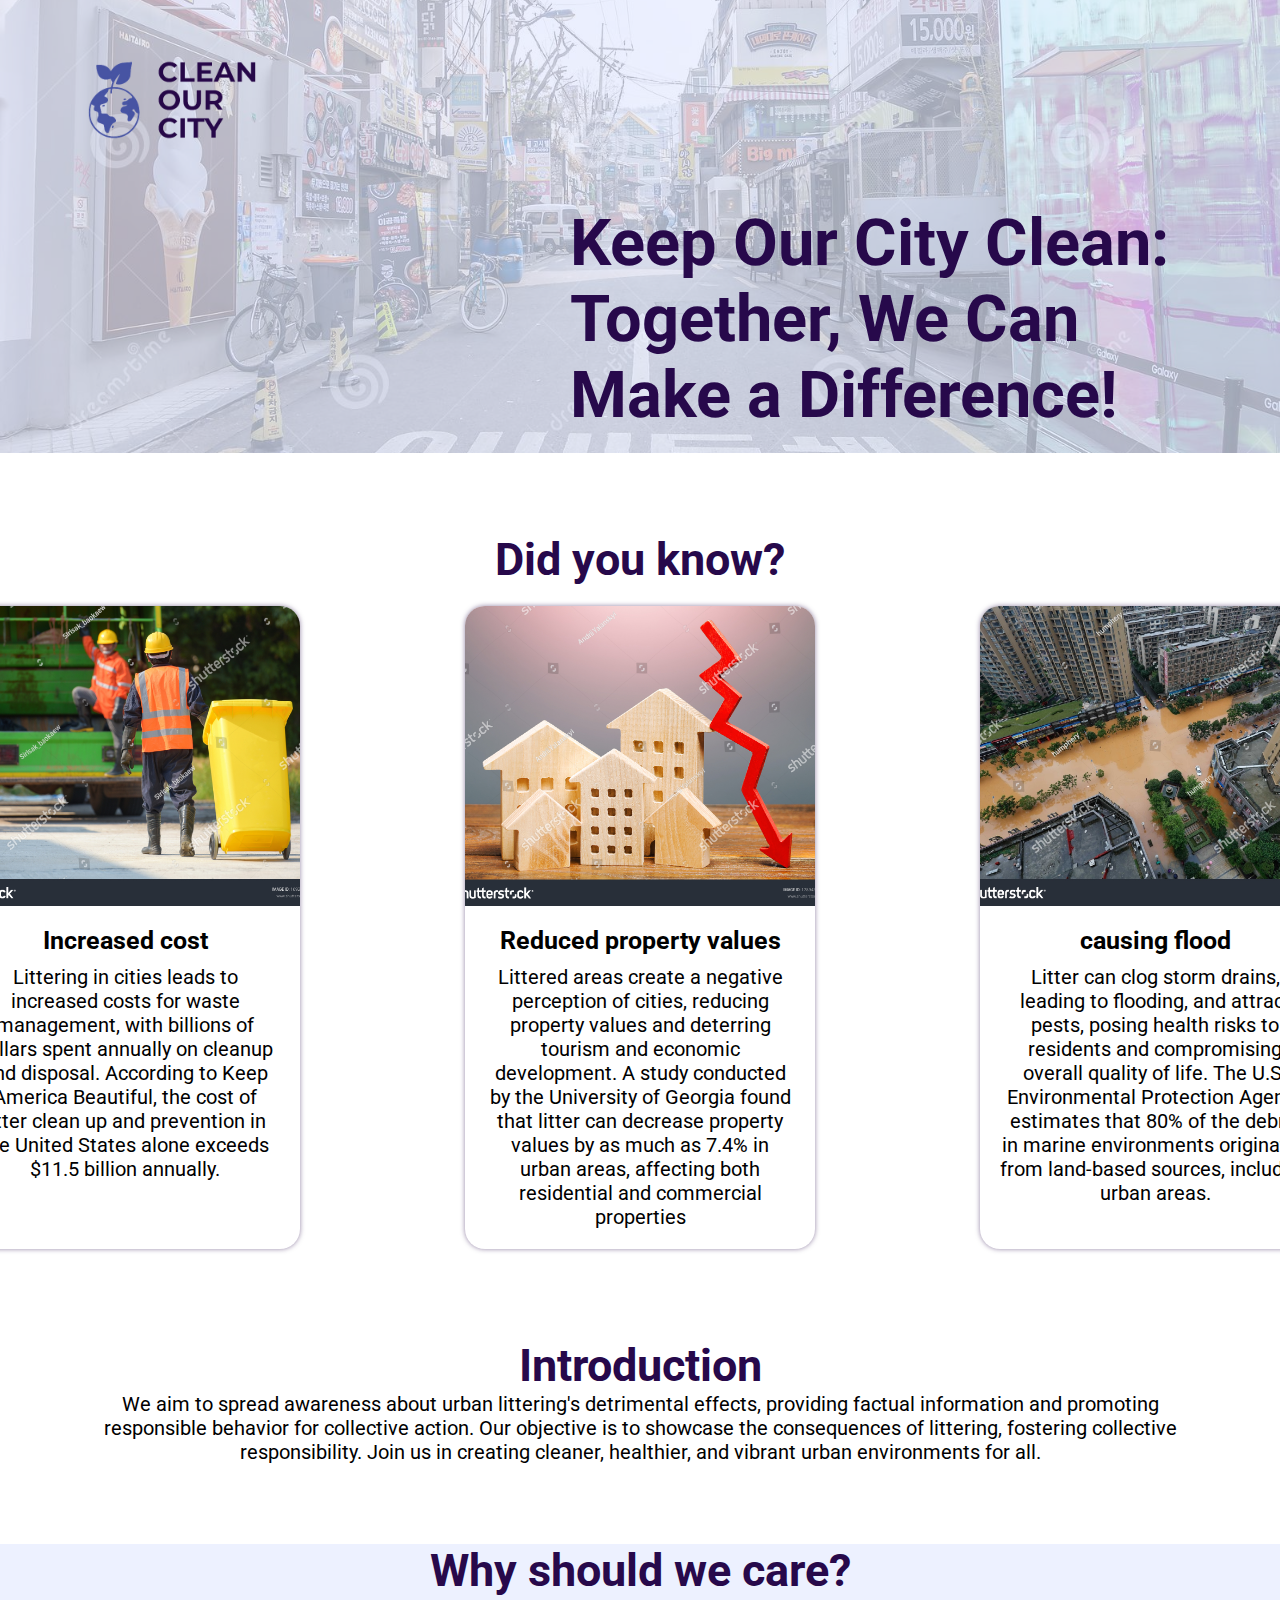
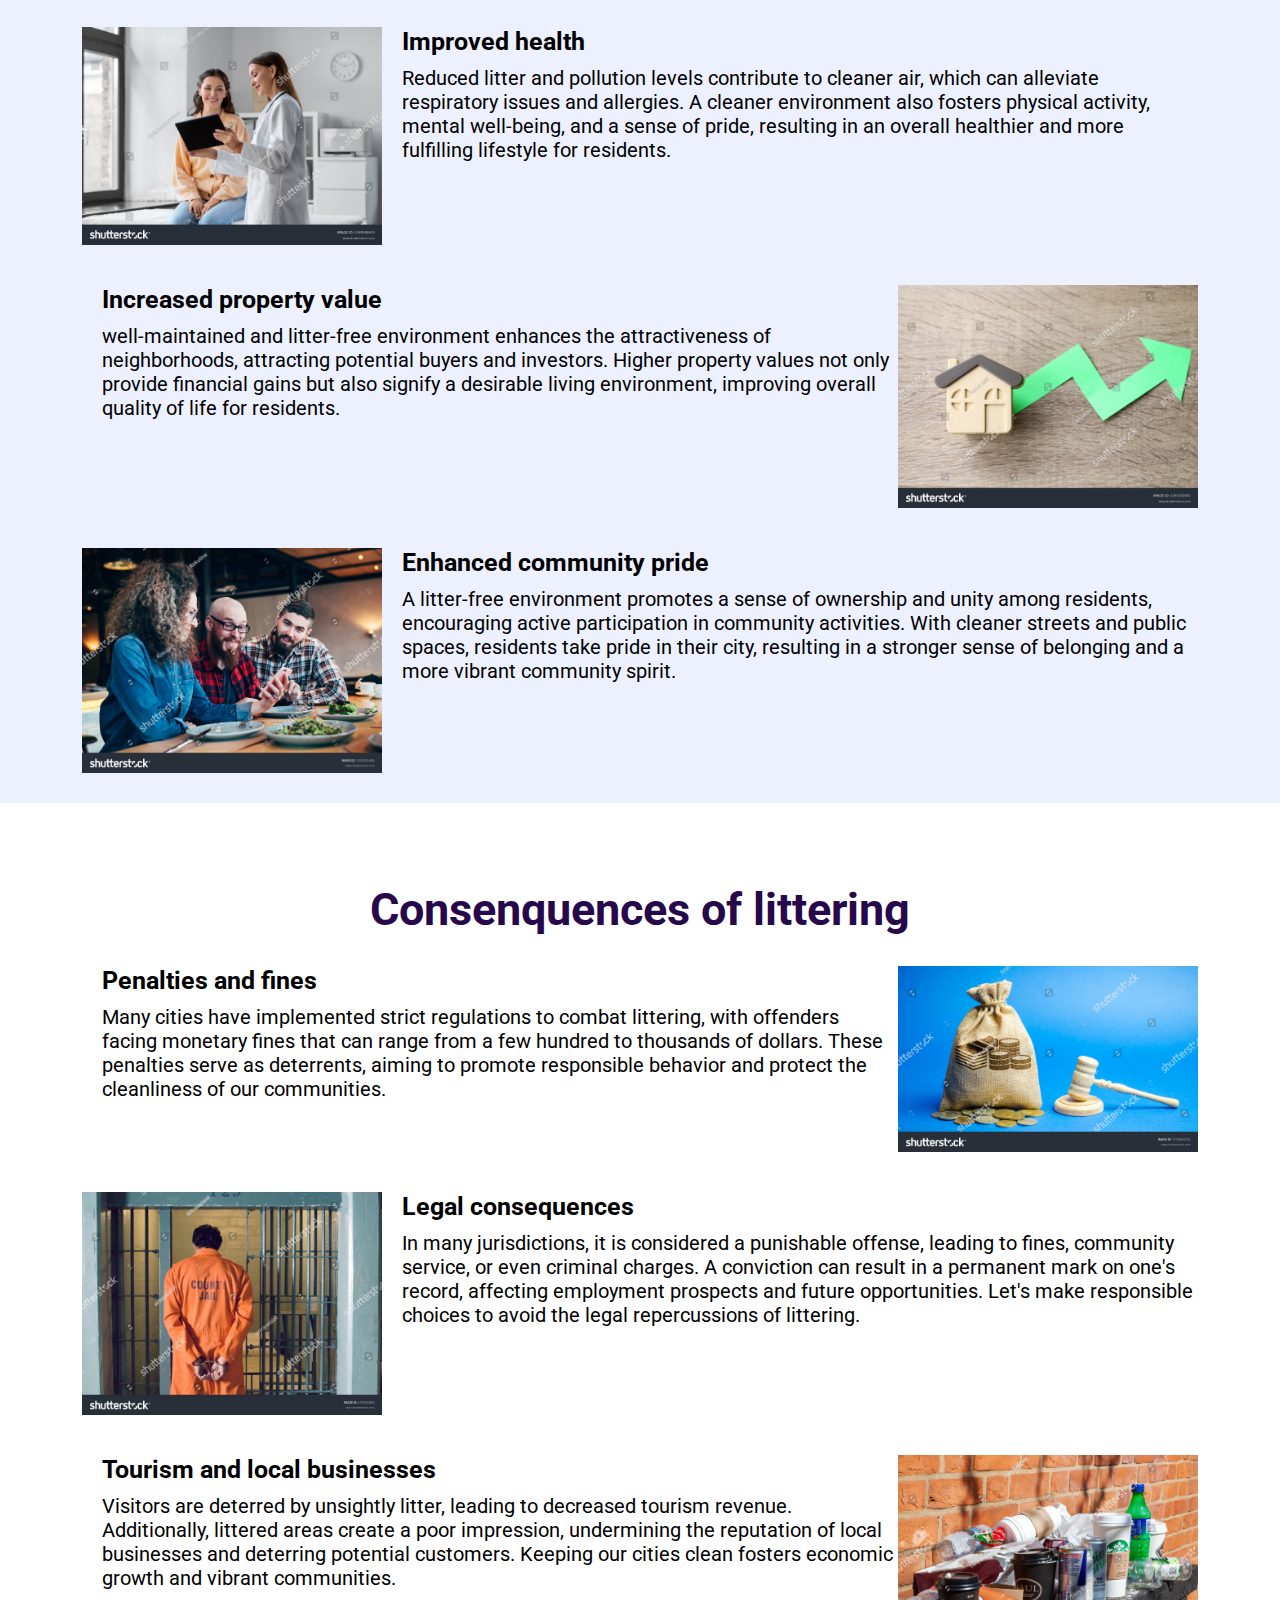
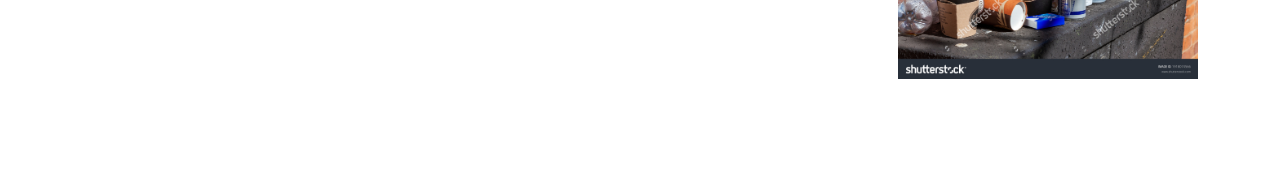
==== cleanourcity.html @ 90e819cd "Add files via upload" ====
<!DOCTYPE html >
<html lang="en">
	<head>
		<title>Clean Our City</title>
		<link rel="stylesheet" href="cleanourcity.css">
		<link rel="icon" href="icon/cleanourcity logo 2.png" type="image">
		<link rel="preconnect" href="https://fonts.googleapis.com">
		<link rel="preconnect" href="https://fonts.gstatic.com" crossorigin>
		<link href="https://fonts.googleapis.com/css2?family=Montserrat:wght@400;700&family=Roboto:wght@100;300;400;500;700&display=swap" rel="stylesheet">
	</head>

	<body>
		<!--Header ---------------------------------------------------------------------------------------------------------------------------------------------------->
		<header>
			<div class="overlay"></div>
			<img class="header-image" src="image/header image.jpg">
			<img class="header-logo" src="icon/cleanourcity logo.png">
			<p class="slogan">Keep Our City Clean: Together, We Can Make a Difference!</p>
		</header>

		<!--Did you know? ---------------------------------------------------------------------------------------------------------------------------------------------------->
		<div class="world" >
			<h1>Did you know?</h1>

			<div class="continent-1">
				<div class="content-1">
					<img class="image-1" src="image/garbage worker.jpg">
					<div class="text-container-1">
						<h2 >Increased cost</h2>
						<p>Littering in cities leads to increased costs for waste management, with billions of dollars spent annually on cleanup and disposal.
							According to Keep America Beautiful, the cost of litter clean up and prevention in the United States alone exceeds $11.5 billion annually.
							</p>
					</div>
				</div>
	
				<div class="content-1">
					<img class="image-1" src="image/property down.jpg">
					<div class="text-container-1">
						<h2 >Reduced property values</h2>
						<p>Littered areas create a negative perception of cities, reducing property values and deterring tourism and economic development.
							A study conducted by the University of Georgia found that litter can decrease property values by as much as 7.4% in urban areas, affecting both residential and commercial properties
							</p>
					</div>
				</div>
	
				<div class="content-1">
					<img class="image-1" src="image/flood.jpg">
					<div class="text-container-1">
						<h2 >causing flood</h2>
						<p>Litter can clog storm drains, leading to flooding, and attract pests, posing health risks to residents and compromising overall quality of life.	The U.S. Environmental Protection Agency estimates that 80% of the debris in marine environments originates from land-based sources, including urban areas.</p>
					</div>
				</div>
			</div>
		</div>

     <!--Introduction ---------------------------------------------------------------------------------------------------------------------------------------------------->
		<div class="world">
			<h1>Introduction</h1>
			<p>
				We aim to spread awareness about urban littering's detrimental effects, providing factual information and promoting responsible behavior for collective action. Our objective is to showcase the consequences of littering, fostering collective responsibility. Join us in creating cleaner, healthier, and vibrant urban environments for all.</p>
		</div>

	<!--Why should we care? ---------------------------------------------------------------------------------------------------------------------------------------------------->
		<div style="background-color: rgba(229, 235, 255, 0.7); width: 100%; ">
			<div class="world">
				<h1>Why should we care?</h1>
				<div class="continent-2">
					<div class="content-2">
						<div class="image-container-2">
							<img class="image-2" src="image/healthy.jpg">
						</div>
						<div class="text-container-2">
							<h2>Improved health</h2>
							<p>Reduced litter and pollution levels contribute to cleaner air, which can alleviate respiratory issues and allergies. A cleaner environment also fosters physical activity, mental well-being, and a sense of pride, resulting in an overall healthier and more fulfilling lifestyle for residents.</p>
						</div>
					</div>
	
					<div class="content-2">
						<div class="text-container-2">
							<h2>Increased property value</h2>
							<p>well-maintained and litter-free environment enhances the attractiveness of neighborhoods, attracting potential buyers and investors. Higher property values not only provide financial gains but also signify a desirable living environment, improving overall quality of life for residents.</p>
						</div>
						<div class="image-container-2">
							<img class="image-2" src="image/property up.jpg">
						</div>
					</div>
	
					<div class="content-2">
						<div class="image-container-2">
							<img class="image-2" src="image/happy comunity.jpg">
						</div>
						<div class="text-container-2">
							<h2>Enhanced community pride</h2>
							<p>A litter-free environment promotes a sense of ownership and unity among residents, encouraging active participation in community activities. With cleaner streets and public spaces, residents take pride in their city, resulting in a stronger sense of belonging and a more vibrant community spirit.</p>
						</div>
					</div>	
				</div>
			</div>
		</div>

		<!-- Consenquences of littering---------------------------------------------------------------------------------------------------------------------------------------------------->
		<div class="world">
			<h1>Consenquences of littering</h1>
			<div class="continent-2">
				

				<div class="content-2">
					<div class="text-container-2">
						<h2>Penalties and fines</h2>
						<p>Many cities have implemented strict regulations to combat littering, with offenders facing monetary fines that can range from a few hundred to thousands of dollars. These penalties serve as deterrents, aiming to promote responsible behavior and protect the cleanliness of our communities.</p>
					</div>
					<div class="image-container-2">
						<img class="image-2" src="image/fines.jpg">
					</div>
				</div>
				
				<div class="content-2">
					<div class="image-container-2">
						<img class="image-2" src="image/jail.jpg">
					</div>
					<div class="text-container-2">
						<h2>Legal consequences</h2>
						<p>In many jurisdictions, it is considered a punishable offense, leading to fines, community service, or even criminal charges. A conviction can result in a permanent mark on one's record, affecting employment prospects and future opportunities. Let's make responsible choices to avoid the legal repercussions of littering.</p>
					</div>
				</div>

				<div class="content-2">
					<div class="text-container-2">
						<h2>Tourism and local businesses</h2>
						<p>Visitors are deterred by unsightly litter, leading to decreased tourism revenue. Additionally, littered areas create a poor impression, undermining the reputation of local businesses and deterring potential customers. Keeping our cities clean fosters economic growth and vibrant communities.</p>
					</div>
					<div class="image-container-2">
						<img class="image-2" src="image/litter.jpg">
					</div>
				</div>	
			</div>
		</div>
		
		
	</body>
</html>
---- cleanourcity.css ----
*
{
    padding: 0;
    margin: 0;
}

body{
    padding-top: 453px;
}

h1
{
    font-family: roboto;
    font-weight: 700;
    color: rgb(39, 9, 75);
    font-size: 45px;
}

h2
{
    font-family: roboto;
    font-weight: 700;
    font-size: 25px;
    color: black;
    margin-bottom: 10px;
}

p
{
    font-family: roboto;
    font-weight: 400;
    color: black;
    font-size: 20px;
}

/* Header--------------------------------------------------------------------------------------------- */

header
{
    position: absolute;
    left: 0;
    right: 0;
    top: 0;
    height: 453px;
    overflow: hidden;
    min-width: 900px;
}

.slogan
{
    font-size: 65px;
    font-weight: 700;
    color: rgb(39, 9, 75);
    width: 638px;
    position: absolute;
    right: 72px;
    bottom: 20px;
}

.header-logo
{
    width: 200px;
    position: absolute;
    left: 72px;
    top: 0;   
}

.header-image
{
    width: 100%;
    height: 100%;
    object-fit: cover;
}

.overlay
{
    position: absolute;
    width: 100%;
    height: 100%;
    object-fit: cover;
    background-color: rgba(229, 235, 255, 0.7);
}

@media(max-width:1100px)
{
    body
    {
        padding-top: 600px;
    }
    
    .slogan
    {
        font-size: 80px;
        width: 800px;
        padding: 0;
        margin: 0;
        right: 0;
    }

    header 
    {
        height: 600px;
        padding: 0;
    }

    .header-logo{
        left:20px;
    }

    h1{
        font-size: 65px;
    }

    h2{
        font-size: 60px;
    }

    p{
        font-size: 50px;
    }
}

/* did you know?--------------------------------------------------------------------------------------------- */
.world
{
    margin-top: 80px;
    margin-bottom: 80px;
    display: flex;
    flex-direction: column;
    align-items: center;
    margin-left: 72px;
    margin-right: 72px;
    text-align: center;

}

.continent-1
{
    display: flex;
    width: 1400px;
    justify-content: space-between;
}

.content-1
{
    margin: 10px 10px;
    margin-top: 20px;
    display: flex;
    flex-direction: column;
    width: 350px;
    height: auto;
    overflow: hidden;
    border-radius: 20px;
    box-shadow: 0 0 5px rgba(39, 9, 75, 0.5);
}

.image-1{
    width: 100%;
    height: 300px;
    object-fit: cover;
}

.text-container-1
{
    padding: 20px;
    text-align: center;
}

@media(max-width:1100px)
{
    .text-container-1
    {
        padding: 10px;
    }

    .content-1
    {
        width: 80%;
        height: auto;
    }

    .continent-1
    {
        flex-direction: column;
        align-items: center;
        width:auto;
    }

    .image-1
    {
        height: 600px;
    }
}

/* Why shoul;d we care?--------------------------------------------------------------------------------------------- */

.content-2
{
    display: flex;
    flex-direction: row;
    height: auto;
    overflow: hidden;
    margin-top: 20px;
    margin-bottom: 20px;
    padding: 10px;
}

.image-container-2
{
    height: auto;
}

.image-2
{
    height: 100%;
    max-width: 300px;
    object-fit:cover;
}

.text-container-2
{
    width: auto;
    flex-direction: column;
    text-align: start;
    margin-left: 20px;
}

@media(max-width:1100px)
{


    .text-container-2
    {
        min-width: 550px;
    }

    .image-container-2
    {
        height: auto;
    }
}
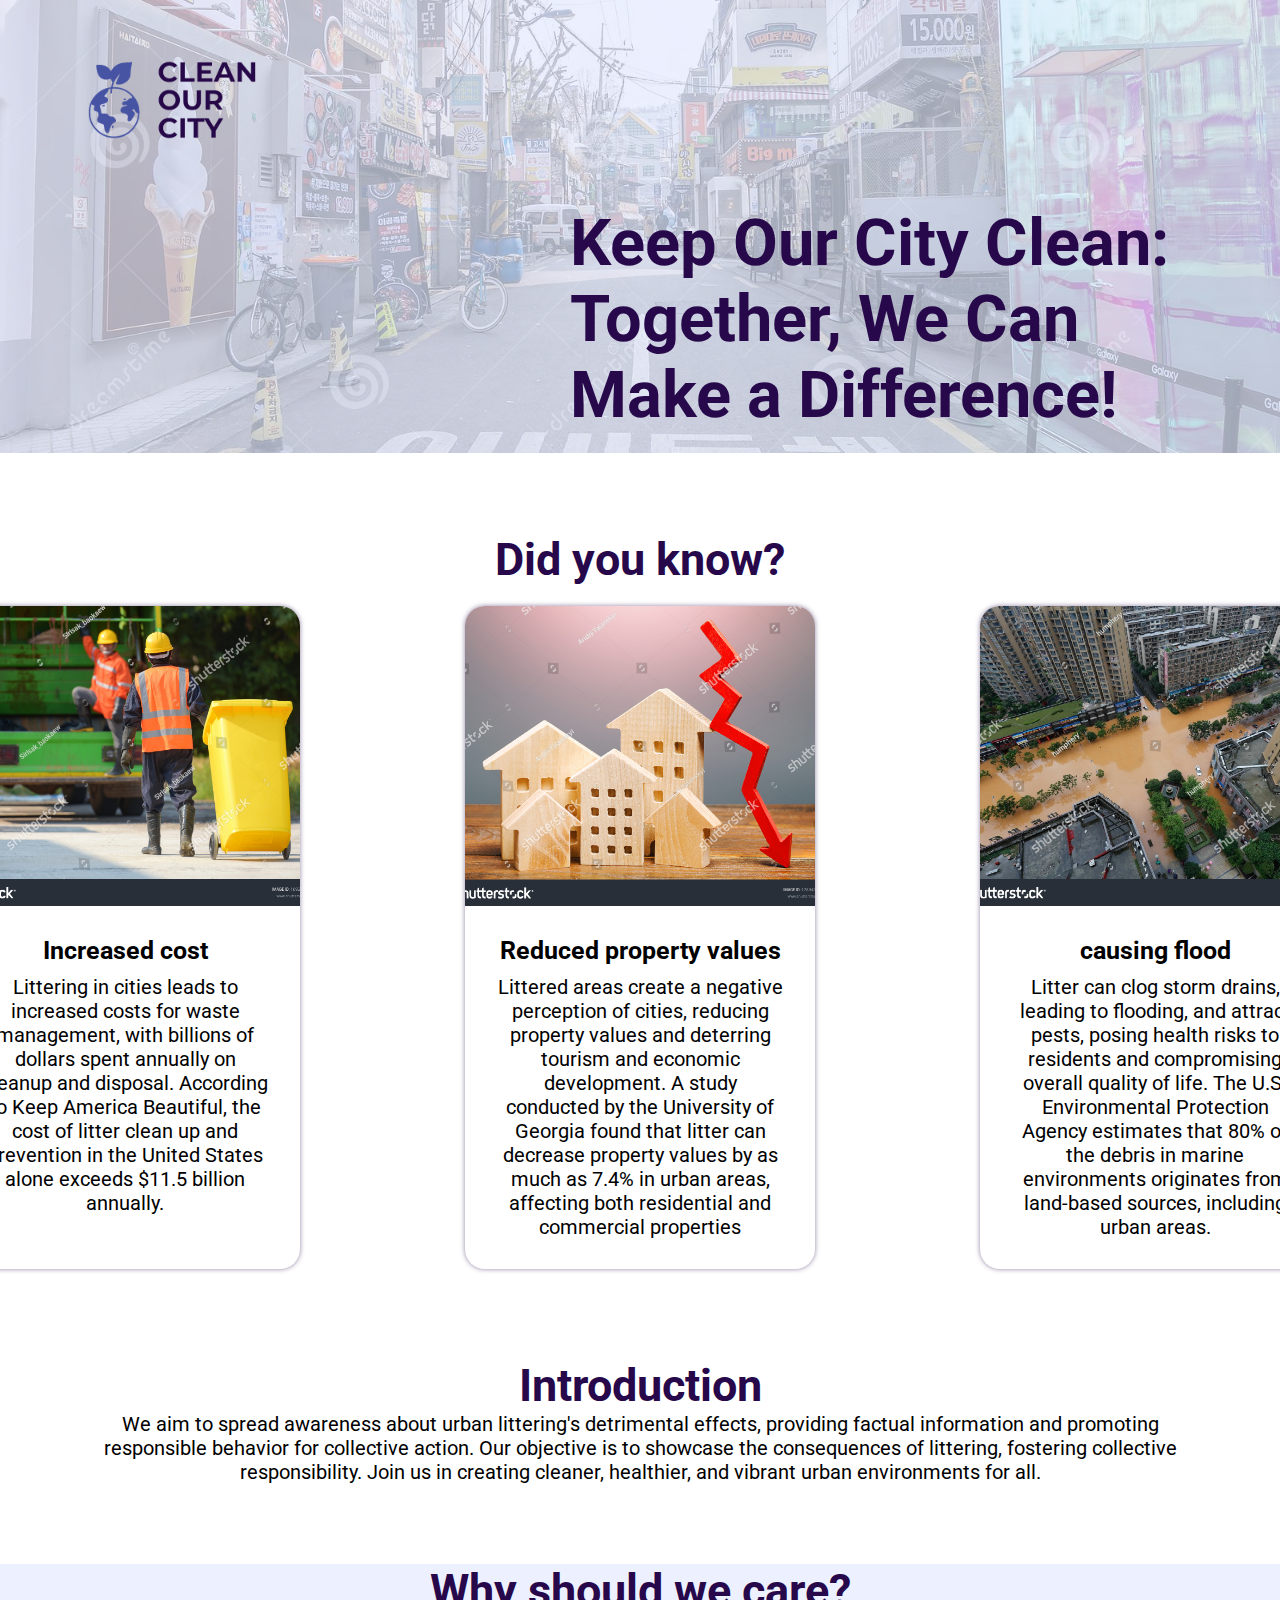
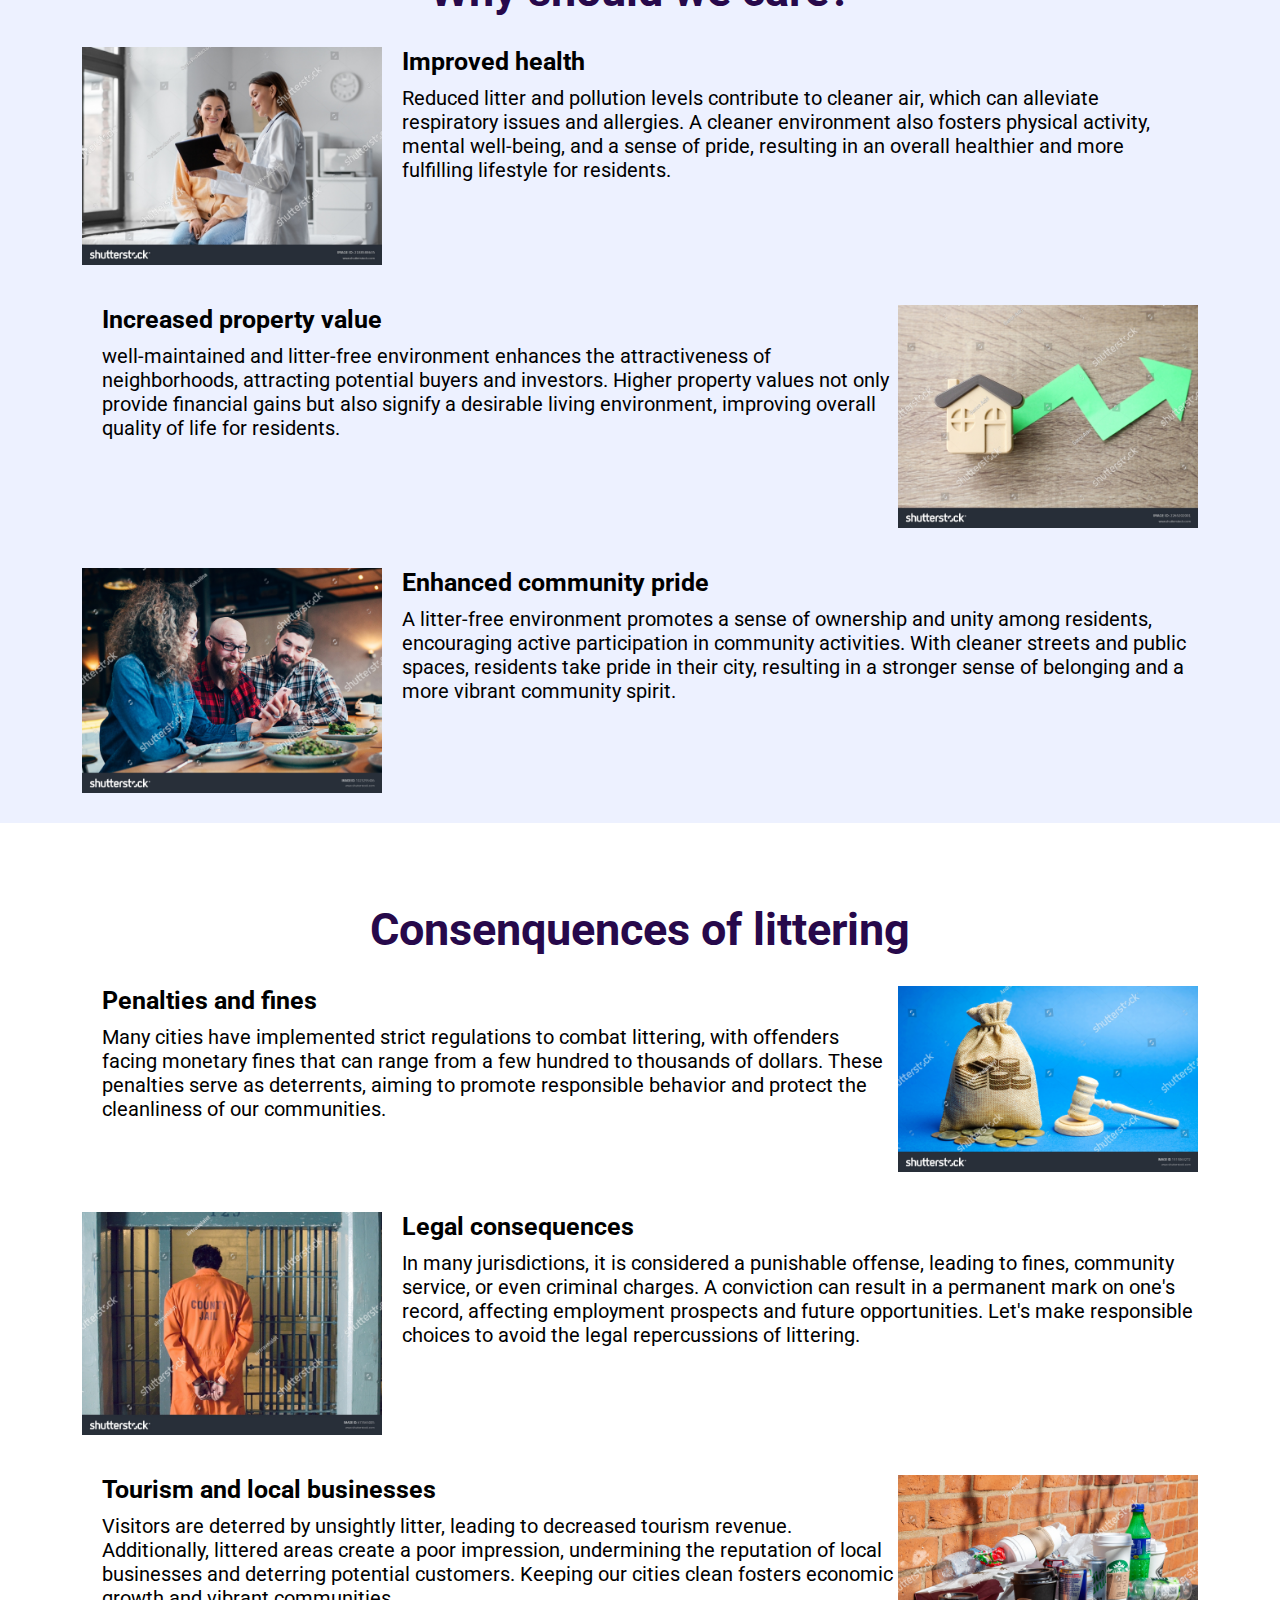
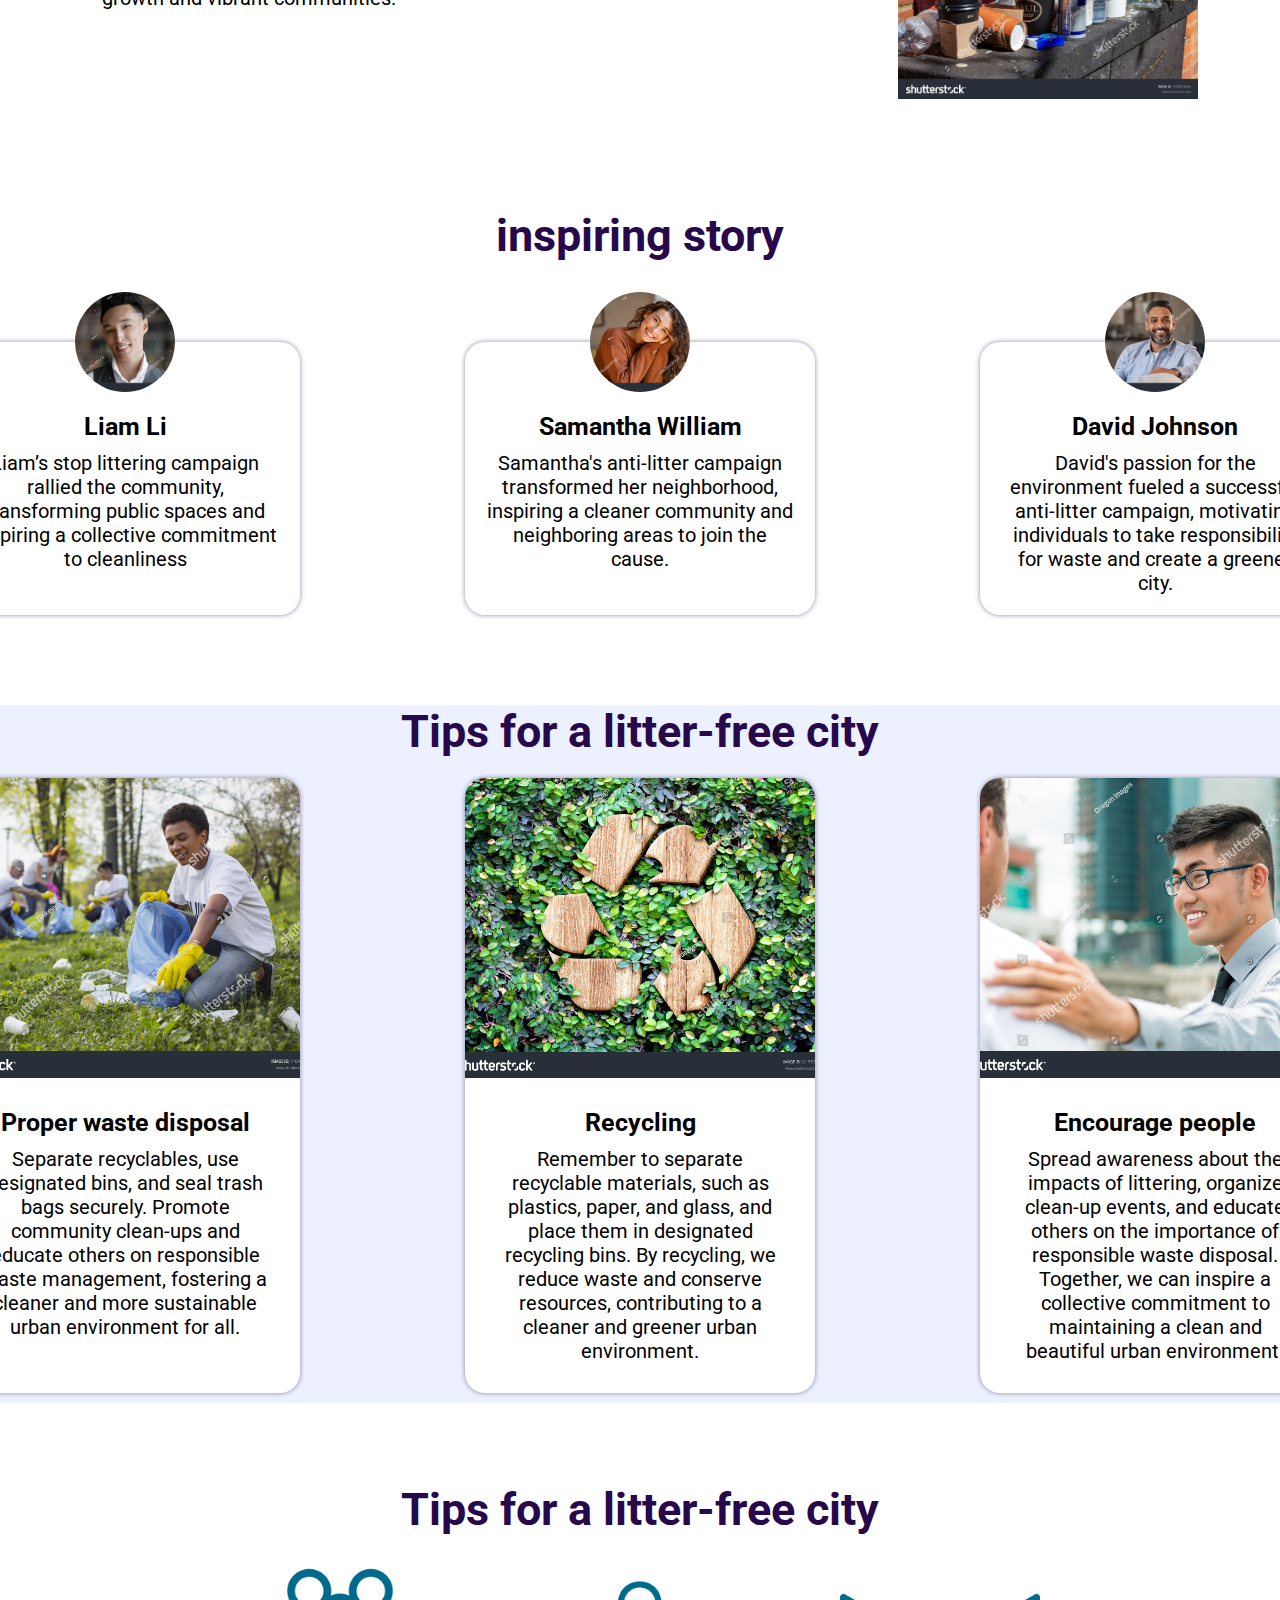
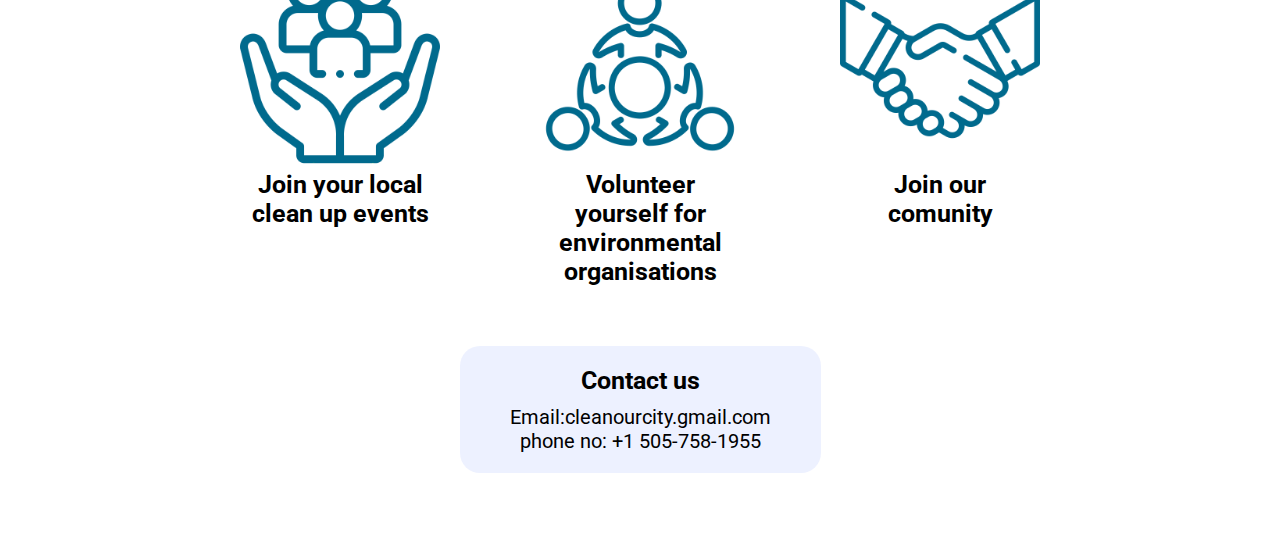
==== commit 4044d448: "Add files via upload" ====
--- a/cleanourcity.html
+++ b/cleanourcity.html
@@ -18,6 +18,7 @@
 			<p class="slogan">Keep Our City Clean: Together, We Can Make a Difference!</p>
 		</header>
 
+		<main>
 		<!--Did you know? ---------------------------------------------------------------------------------------------------------------------------------------------------->
 		<div class="world" >
 			<h1>Did you know?</h1>
@@ -53,14 +54,14 @@
 			</div>
 		</div>
 
-     <!--Introduction ---------------------------------------------------------------------------------------------------------------------------------------------------->
+     	<!--Introduction ---------------------------------------------------------------------------------------------------------------------------------------------------->
 		<div class="world">
 			<h1>Introduction</h1>
 			<p>
 				We aim to spread awareness about urban littering's detrimental effects, providing factual information and promoting responsible behavior for collective action. Our objective is to showcase the consequences of littering, fostering collective responsibility. Join us in creating cleaner, healthier, and vibrant urban environments for all.</p>
 		</div>
 
-	<!--Why should we care? ---------------------------------------------------------------------------------------------------------------------------------------------------->
+		<!--Why should we care? ---------------------------------------------------------------------------------------------------------------------------------------------------->
 		<div style="background-color: rgba(229, 235, 255, 0.7); width: 100%; ">
 			<div class="world">
 				<h1>Why should we care?</h1>
@@ -136,6 +137,107 @@
 			</div>
 		</div>
 		
+		<!-- Inspiring story---------------------------------------------------------------------------------------------------------------------------------------------------->
+		<div class="world">
+			<h1>inspiring story</h1>
+			<div class="continent-1">
+				<div class="content-3">
+					<div class="image-container-3">
+						<img class="image-3" src="image/liam.jpg">
+					</div>
+					<div class="text-container-3">
+						<h2>Liam Li</h2>
+						<p>Liam’s stop littering campaign rallied the community, transforming public spaces and inspiring a collective commitment to cleanliness</p>
+					</div>
+				</div>
+
+				<div class="content-3">
+					<div class="image-container-3">
+						<img class="image-3" src="image/samantha.jpg">
+					</div>
+					<div class="text-container-3">
+						<h2>Samantha William</h2>
+						<p>Samantha's anti-litter campaign transformed her neighborhood, inspiring a cleaner community and neighboring areas to join the cause.</p>
+					</div>
+				</div>
+
+				<div class="content-3">
+					<div class="image-container-3">
+						<img class="image-3" src="image/david.jpg">
+					</div>
+					<div class="text-container-3">
+						<h2>David Johnson</h2>
+						<p>David's passion for the environment fueled a successful anti-litter campaign, motivating individuals to take responsibility for waste and create a greener city.</p>
+					</div>
+				</div>
+			</div>
+		</div>
+		<!-- Tips for a litter-free city---------------------------------------------------------------------------------------------------------------------------------------------------->
+		<div style="background-color: rgba(229, 235, 255, 0.7); width: 100%; ">
+			<div class="world" >
+				<h1>Tips for a litter-free city</h1>
+	
+				<div class="continent-1">
+					<div class="content-1">
+						<img class="image-1" src="image/clean ups.jpg">
+						<div class="text-container-1">
+							<h2 >Proper waste disposal</h2>
+							<p>Separate recyclables, use designated bins, and seal trash bags securely. Promote community clean-ups and educate others on responsible waste management, fostering a cleaner and more sustainable urban environment for all.
+								</p>
+						</div>
+					</div>
 		
+					<div class="content-1">
+						<img class="image-1" src="image/recycle.jpg">
+						<div class="text-container-1">
+							<h2 >Recycling</h2>
+							<p>Remember to separate recyclable materials, such as plastics, paper, and glass, and place them in designated recycling bins. By recycling, we reduce waste and conserve resources, contributing to a cleaner and greener urban environment.</p>
+						</div>
+					</div>
+		
+					<div class="content-1">
+						<img class="image-1" src="image/encourage.jpg">
+						<div class="text-container-1">
+							<h2 >Encourage people</h2>
+							<p>Spread awareness about the impacts of littering, organize clean-up events, and educate others on the importance of responsible waste disposal. Together, we can inspire a collective commitment to maintaining a clean and beautiful urban environment.</p>
+						</div>
+					</div>
+				</div>
+			</div>
+		</div>
+	
+		<!-- Tips for a litter-free city---------------------------------------------------------------------------------------------------------------------------------------------------->
+		<div class="world">
+			<h1>Tips for a litter-free city</h1>
+			<div class="continent-4">
+				<div class="content-4">
+					<img class="image-4" src="icon/local community.png">
+					<div class="text-container-4">
+						<h2>Join your local clean up events</h2>
+					</div>
+				</div>
+	
+				<div class="content-4">
+					<img class="image-4" src="icon/organisation.png">
+					<div class="text-container-4">
+						<h2>Volunteer yourself for environmental organisations</h2>
+					</div>
+				</div>
+	
+				<div class="content-4">
+					<img class="image-4" src="icon/join us.png">
+					<div class="text-container-4">
+						<h2>Join our comunity</h2>
+					</div>
+				</div>
+			</div>
+			<div class="content-5">
+				<h2>Contact us</h2>
+				<p>Email:cleanourcity.gmail.com</p>
+				<p>phone no: +1 505-758-1955</p>
+			</div>	
+		</div>
+		</main>
+			
 	</body>
 </html>
--- a/cleanourcity.css
+++ b/cleanourcity.css
@@ -138,8 +138,9 @@
 .continent-1
 {
     display: flex;
+    justify-content: space-between;
     width: 1400px;
-    justify-content: space-between;
+    flex-shrink: 1;
 }
 
 .content-1
@@ -148,11 +149,13 @@
     margin-top: 20px;
     display: flex;
     flex-direction: column;
+    align-items: center;
     width: 350px;
     height: auto;
     overflow: hidden;
     border-radius: 20px;
     box-shadow: 0 0 5px rgba(39, 9, 75, 0.5);
+    background-color: white;
 }
 
 .image-1{
@@ -163,7 +166,7 @@
 
 .text-container-1
 {
-    padding: 20px;
+    padding:30px;
     text-align: center;
 }
 
@@ -171,7 +174,7 @@
 {
     .text-container-1
     {
-        padding: 10px;
+        padding: 30px;
     }
 
     .content-1
@@ -239,4 +242,118 @@
     {
         height: auto;
     }
+}
+
+/* Inspiring story?--------------------------------------------------------------------------------------------- */
+.image-3
+{
+    width: 100%;
+    height: 100%;
+    object-fit: cover;
+}
+
+.image-container-3
+{
+    width: 100px;
+    height: 100px;
+    border-radius: 50%;
+    overflow: hidden;
+    position: absolute;
+    top: -50px;
+}
+
+.content-3
+{
+    margin: 10px 10px;
+    margin-top: 80px;
+    display: flex;
+    flex-direction: column;
+    align-items: center;
+    width: 350px;
+    height: auto;
+    overflow: hidden;
+    border-radius: 20px;
+    box-shadow: 0 0 5px rgba(39, 9, 75, 0.5);
+    position: relative;
+    overflow: visible;
+}
+
+.text-container-3
+{
+    padding: 20px;
+    text-align: center;
+    margin-top: 50px;
+}
+
+@media(max-width:1100px)
+{
+    .text-container-3
+    {
+        padding: 30px;
+        margin-top: 100px;
+    }
+
+    .content-3
+    {
+        width: 80%;
+        height: auto;
+        margin-top: 140px;
+    }
+
+    .image-container-3
+    {
+        width: 200px;
+        height: 200px;
+        top: -100px;
+    }
+}
+
+/* Tips for litter-free city--------------------------------------------------------------------------------------------- */
+
+.content-4
+{
+    width: 200px;
+    height: auto;   
+}
+
+.image-4
+{
+    width: 100%;
+}
+
+.continent-4
+{
+    display: flex;
+    justify-content: space-between;
+    width: 800px;
+    flex-shrink: 1;
+    margin-top: 30px;
+    margin-bottom: 50px ;
+}
+
+.content-5
+{
+    background-color: rgba(229, 235, 255, 0.7);
+    padding: 20px 50px;
+    border-radius: 20px;
+    width: auto;
+    height: auto;
+}
+
+.content-5 .text-container-1 {
+    padding: 0;
+}
+
+@media(max-width:1100px)
+{
+    .continent-4
+    {
+        flex-direction: column;
+        align-items: center;
+    }
+
+    .content-4
+    {
+        width: 500px;
+    }
 }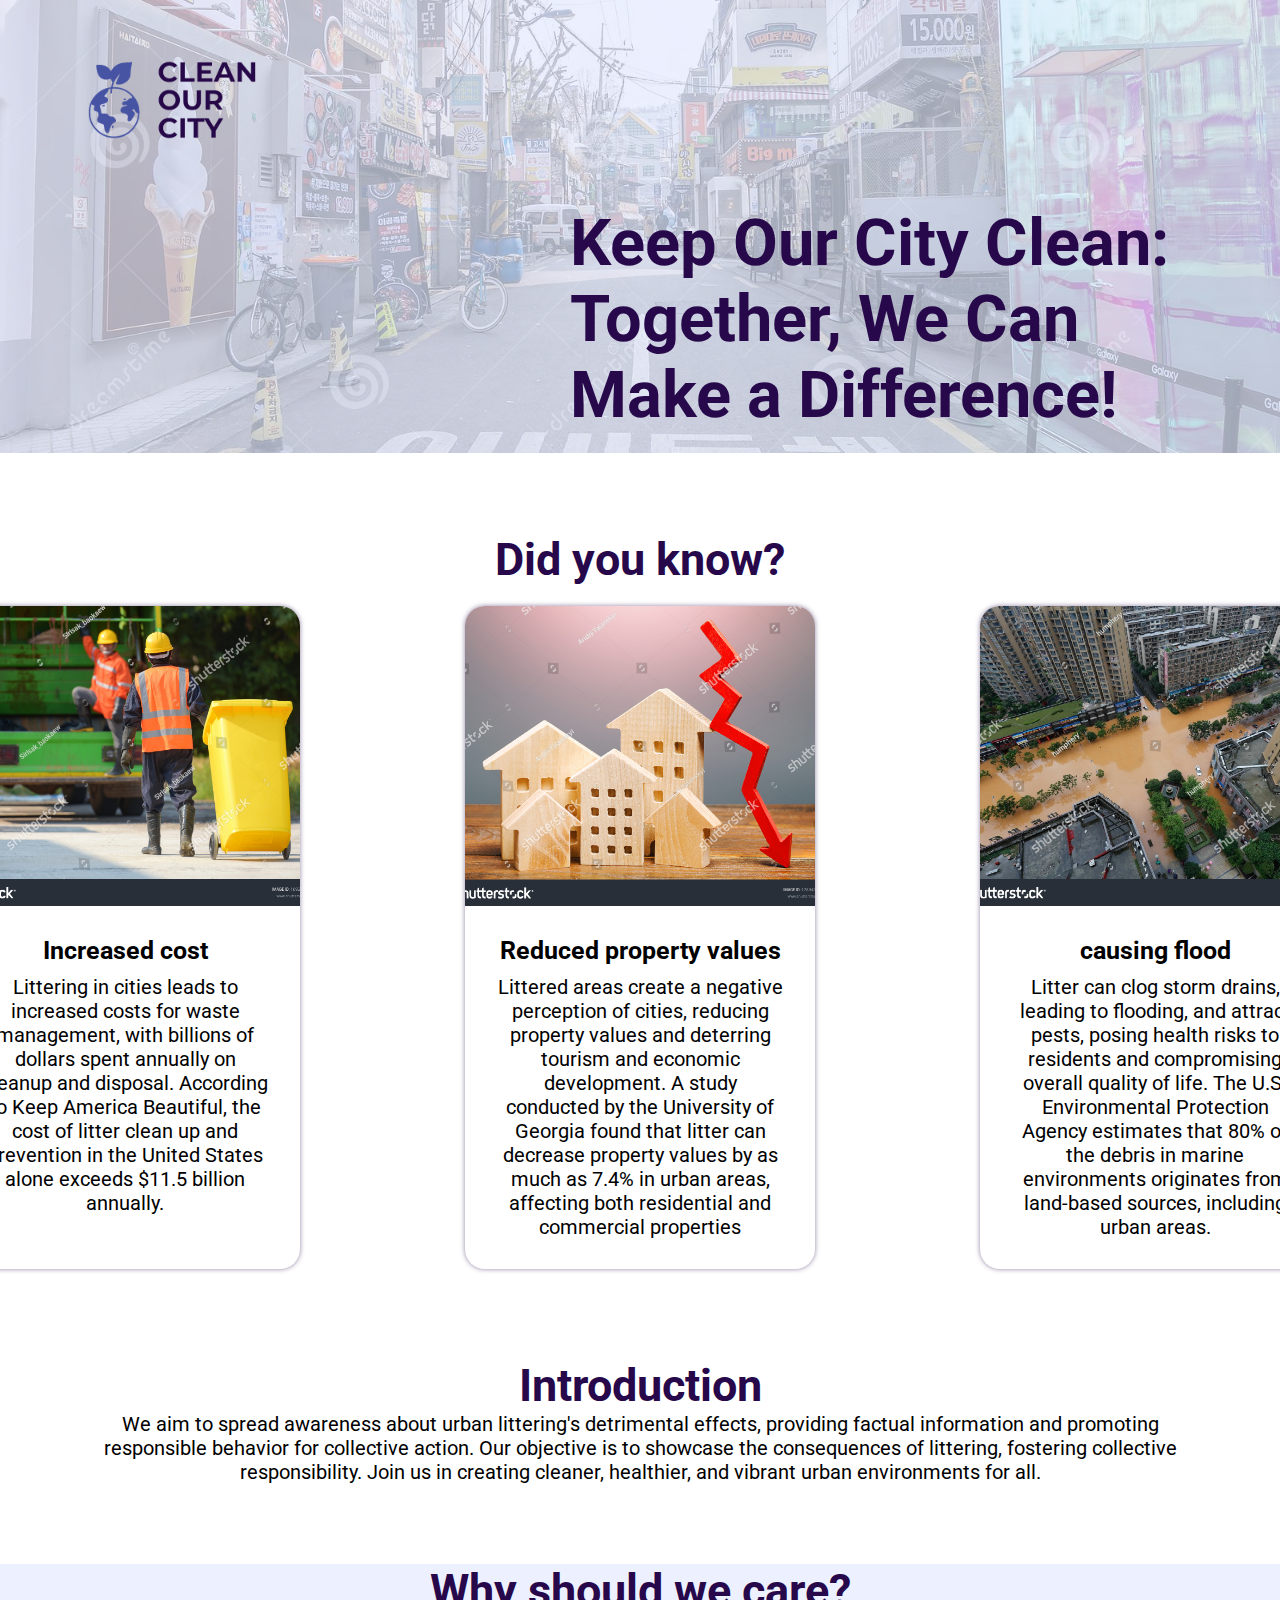
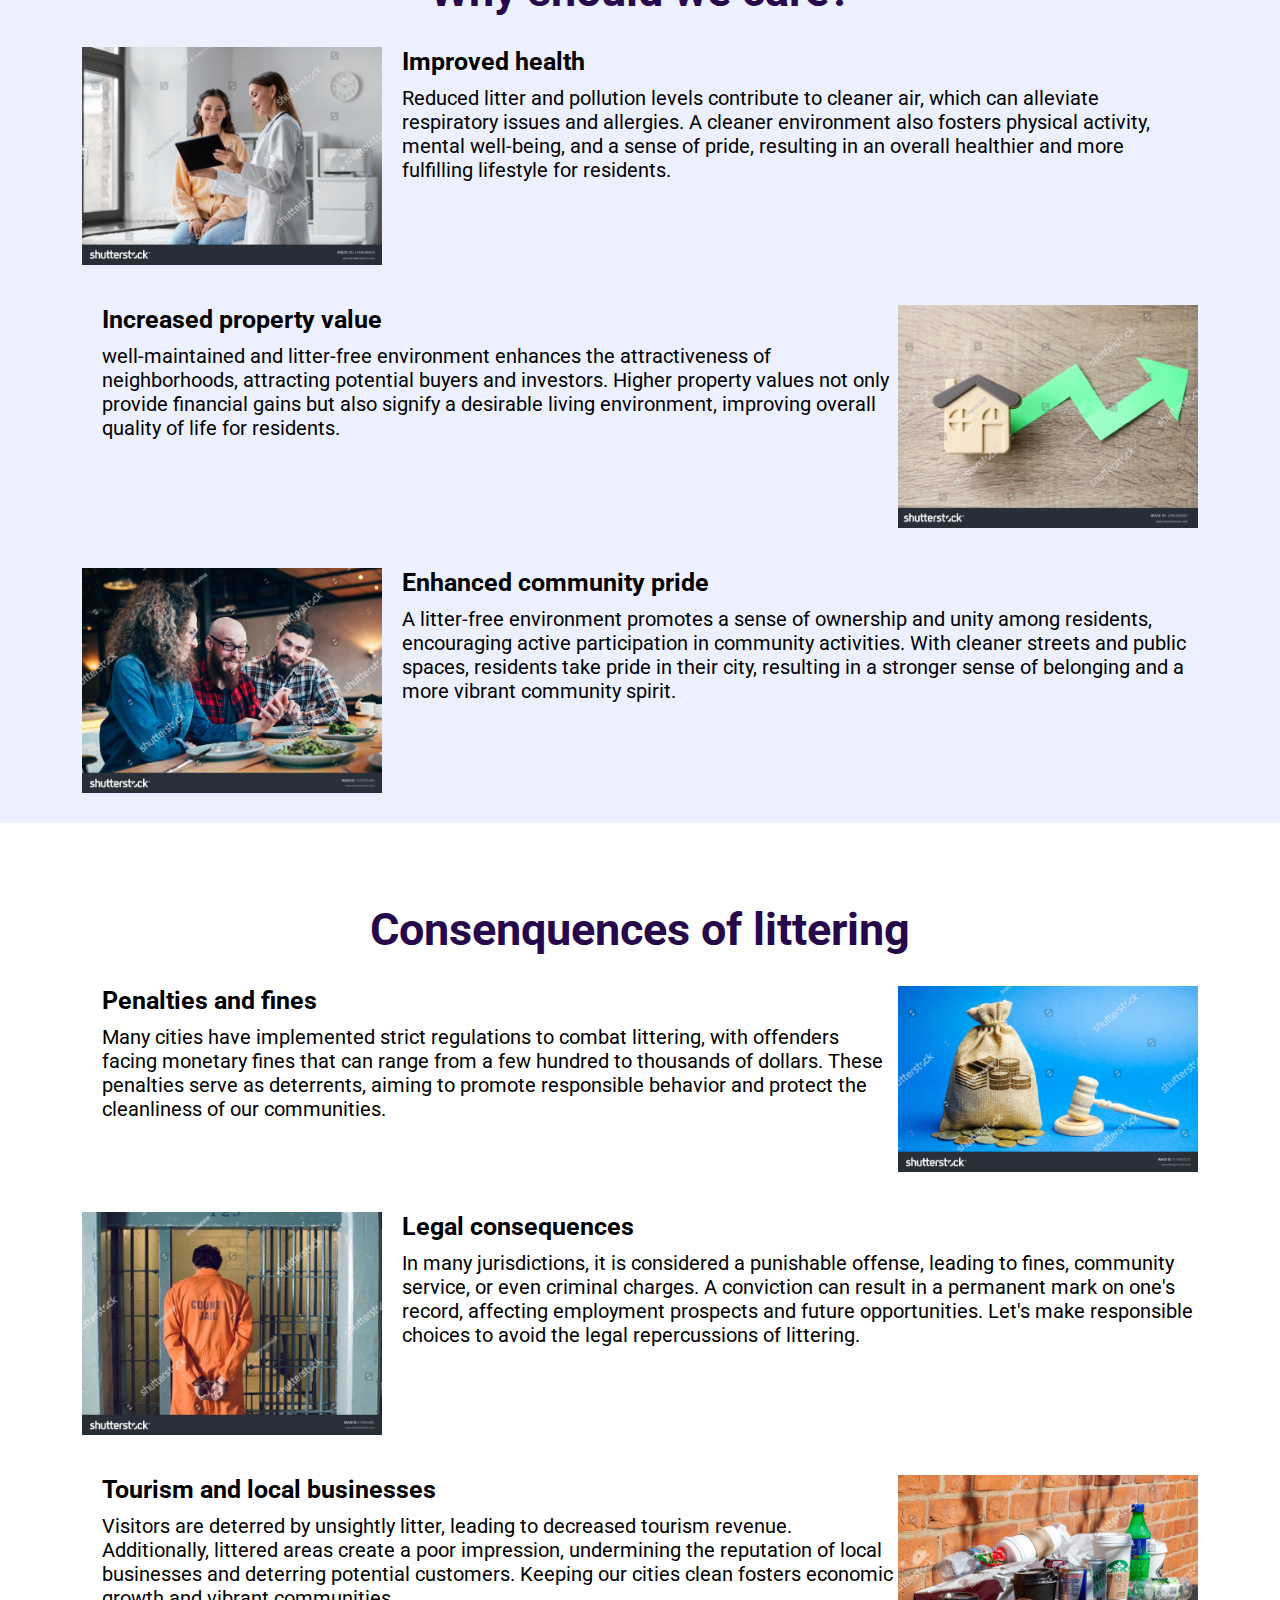
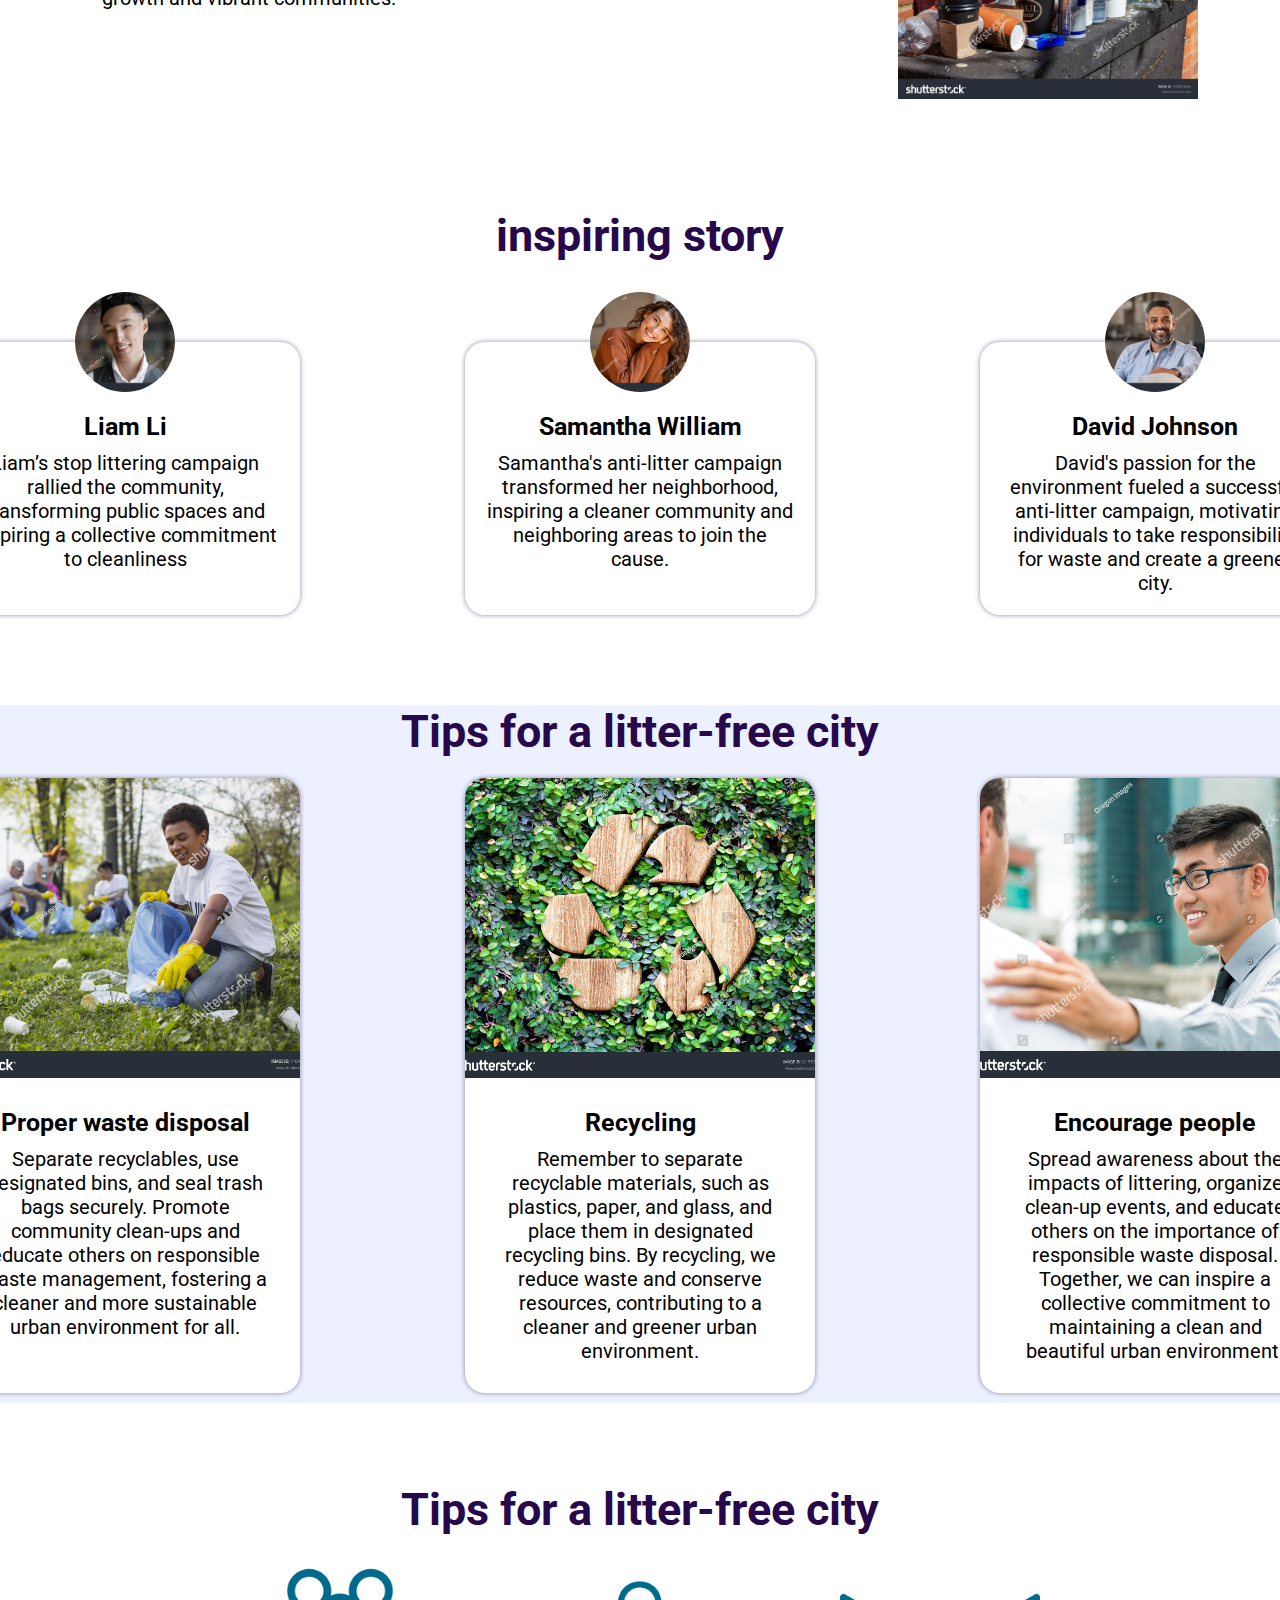
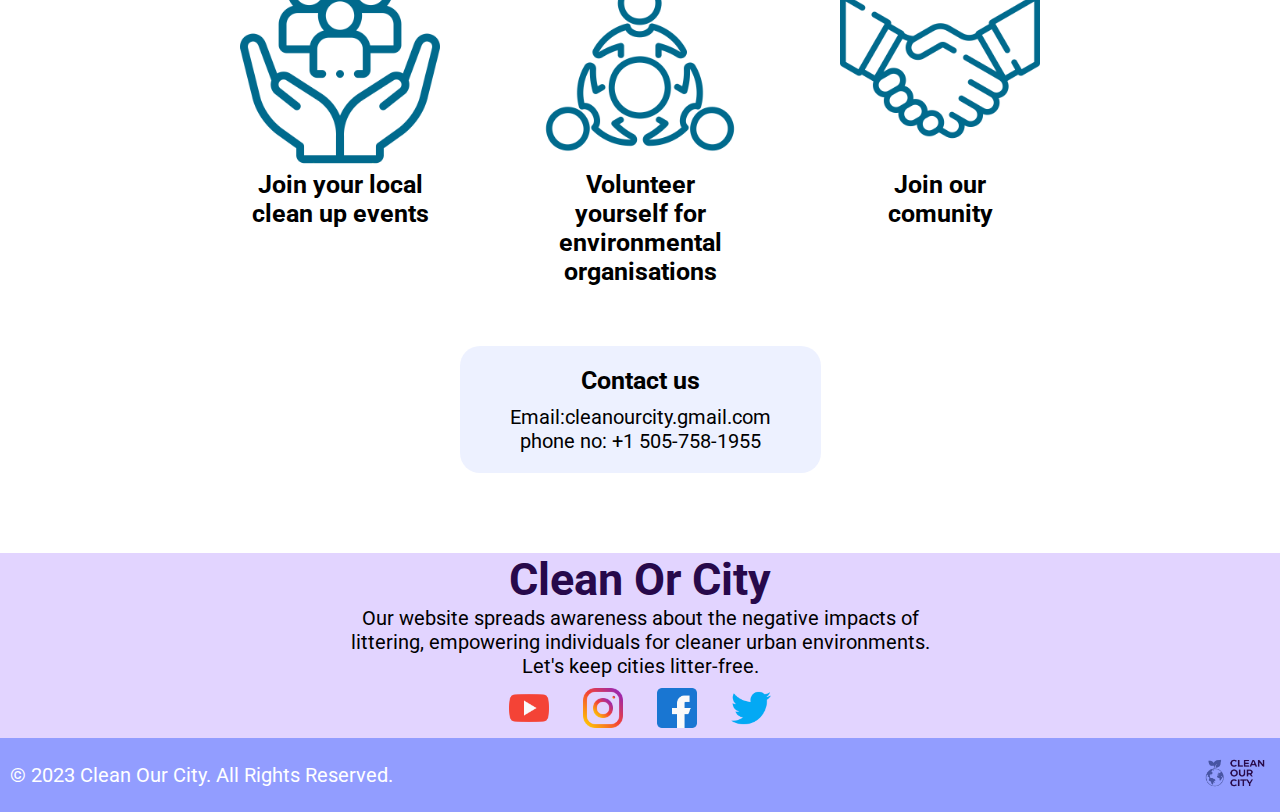
==== commit 5439ba91: "Add files via upload" ====
--- a/cleanourcity.html
+++ b/cleanourcity.html
@@ -14,7 +14,7 @@
 		<header>
 			<div class="overlay"></div>
 			<img class="header-image" src="image/header image.jpg">
-			<img class="header-logo" src="icon/cleanourcity logo.png">
+			<a href="cleanourcity.html"><img class="header-logo" src="icon/cleanourcity logo.png"></a>
 			<p class="slogan">Keep Our City Clean: Together, We Can Make a Difference!</p>
 		</header>
 
@@ -82,7 +82,7 @@
 							<p>well-maintained and litter-free environment enhances the attractiveness of neighborhoods, attracting potential buyers and investors. Higher property values not only provide financial gains but also signify a desirable living environment, improving overall quality of life for residents.</p>
 						</div>
 						<div class="image-container-2">
-							<img class="image-2" src="image/property up.jpg">
+							<img class="image-2" style="object-position: right;" src="image/property up.jpg">
 						</div>
 					</div>
 	
@@ -238,6 +238,22 @@
 			</div>	
 		</div>
 		</main>
-			
+		
+		<footer >
+			<div class="footer-1">
+				<h1>Clean Or City</h1>
+				<p>Our website spreads awareness about the negative impacts of littering, empowering individuals for cleaner urban environments. Let's keep cities litter-free.</p>
+				<div class="image-container-footer">
+					<a href="https://www.youtube.com/" target="_blank"><img src="icon/youtube.png" alt=""></a>
+					<a href="https://www.instagram.com/" target="_blank"><img src="icon/instagram (1).png" alt=""></a>
+					<a href="https://www.facebook.com/" target="_blank"><img src="icon/facebook (1).png" alt=""></a>
+					<a href="https://twitter.com/" target="_blank"><img src="icon/twitter.png" alt=""></a>
+				</div>
+			</div>
+			<div class="footer-2">
+				<p>© 2023 Clean Our City. All Rights Reserved.</p>
+				<a href="cleanourcity.html"><img src="icon/cleanourcity logo.png"></a>
+			</div>
+		</footer>
 	</body>
 </html>
--- a/cleanourcity.css
+++ b/cleanourcity.css
@@ -356,4 +356,67 @@
     {
         width: 500px;
     }
+}
+
+/* footer--------------------------------------------------------------------------------------------- */
+.footer-1
+{
+    background-color:rgba(214, 194, 255, 0.7) ;
+    display: flex;
+    flex-direction: column;
+    align-items: center;
+}
+
+.image-container-footer
+{
+    height: 40px;
+    margin-top: 10px;
+    margin-bottom: 10px;
+}
+
+.image-container-footer img
+{
+    height: 100%;
+    margin-left: 15px;
+    margin-right: 15px;
+}
+
+.footer-1 p{
+    text-align: center;
+    width: 600px;
+}
+
+.footer-2
+{
+    background-color: rgba(146, 157, 255, 1);
+    display: flex;
+    justify-content: space-between;
+    align-items: center;
+    padding: 0 10px;
+}
+
+.footer-2 img{
+    width: 70px;
+}
+
+.footer-2 p
+{
+    color: white;
+}
+
+@media(max-width:1100px)
+{
+    .image-container-footer
+    {
+        height: 100px;
+    }
+
+    .footer-2 p
+    {
+        font-size: 30px;
+    }
+
+    .footer-2 img{
+        width: 100px;
+    }
 }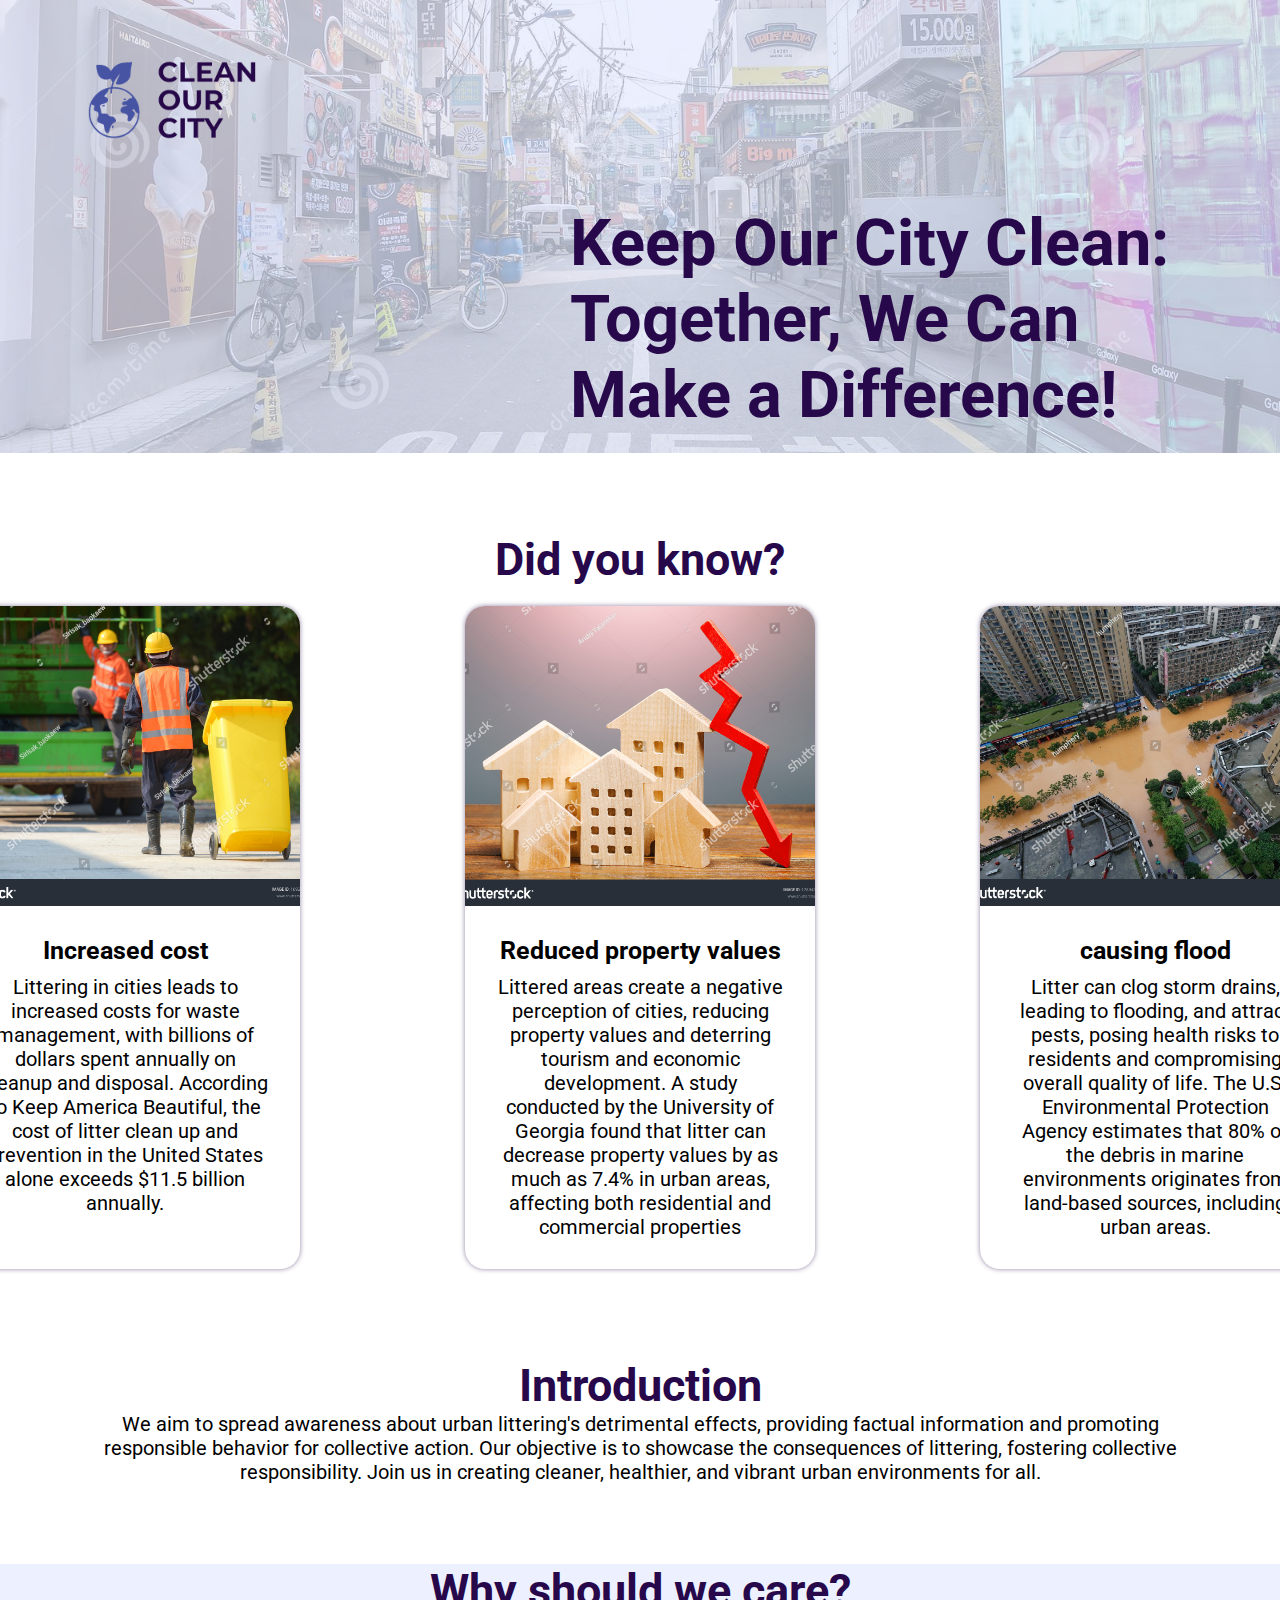
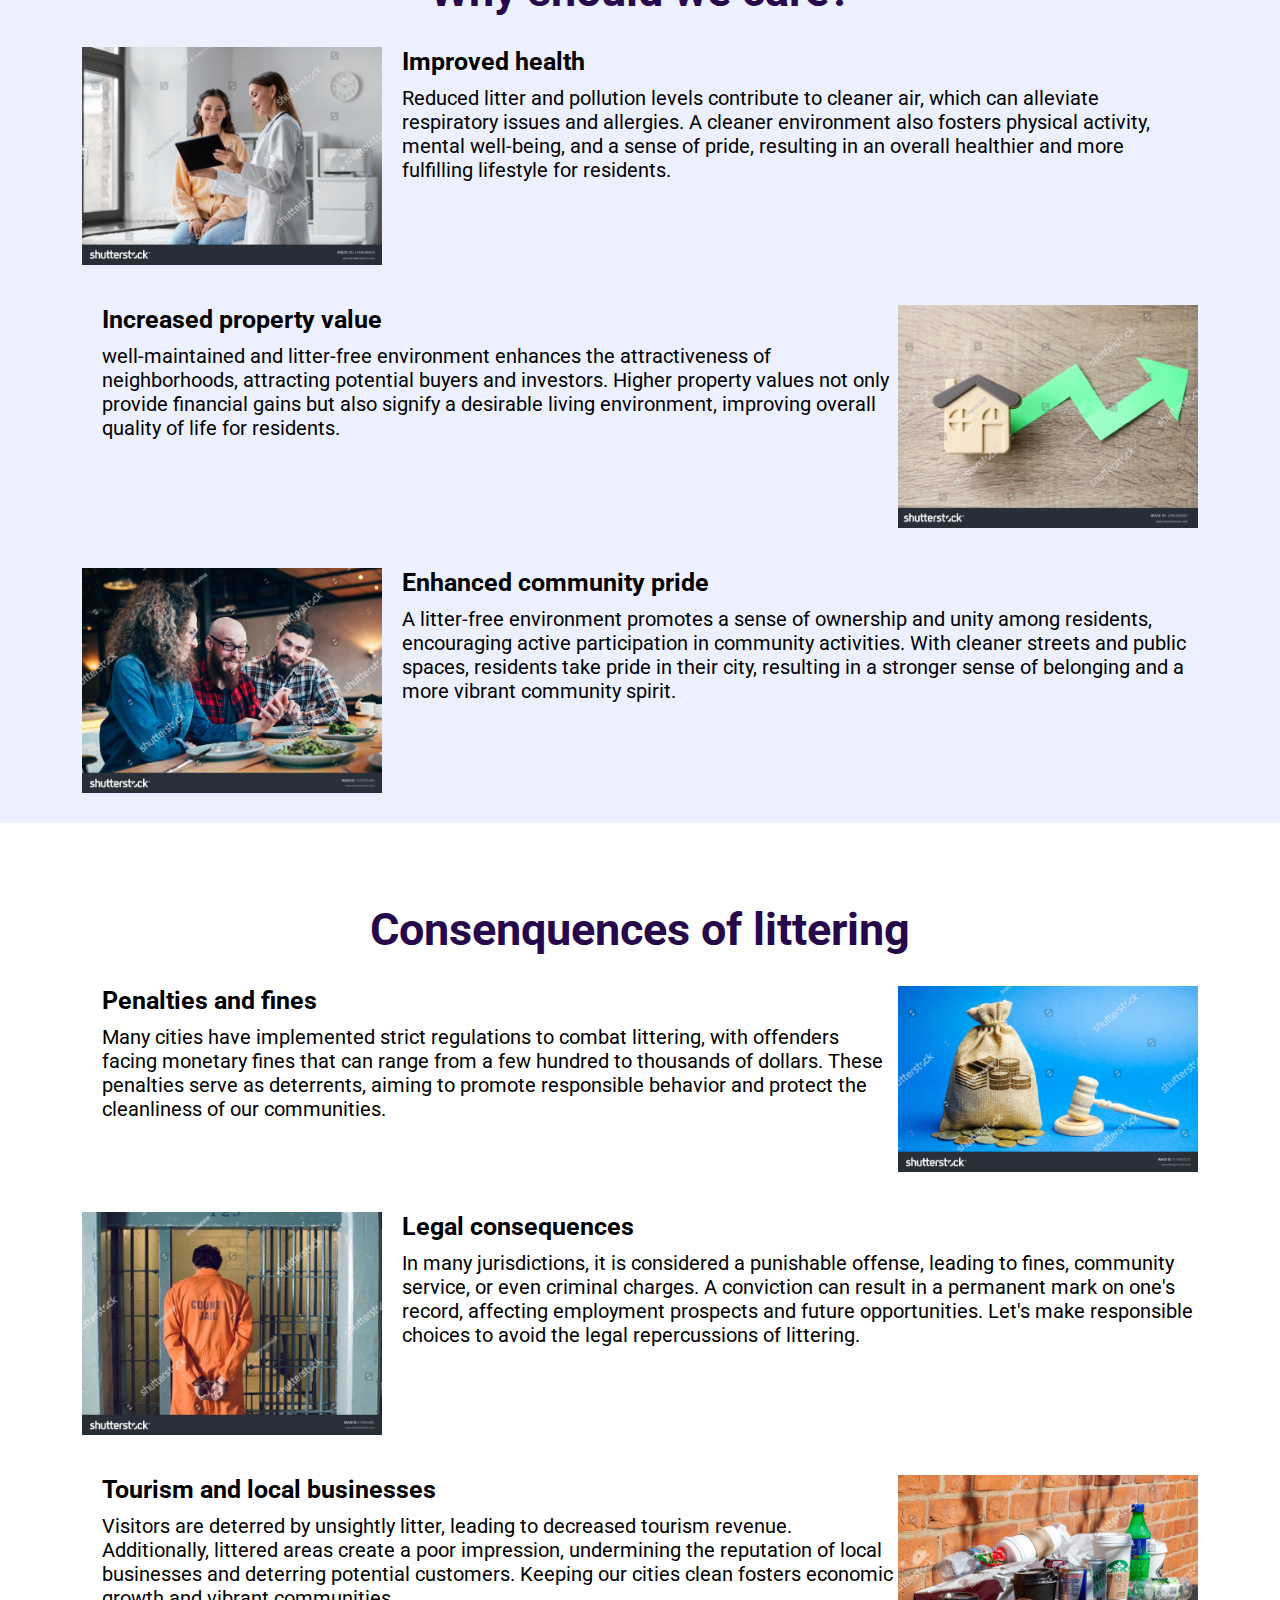
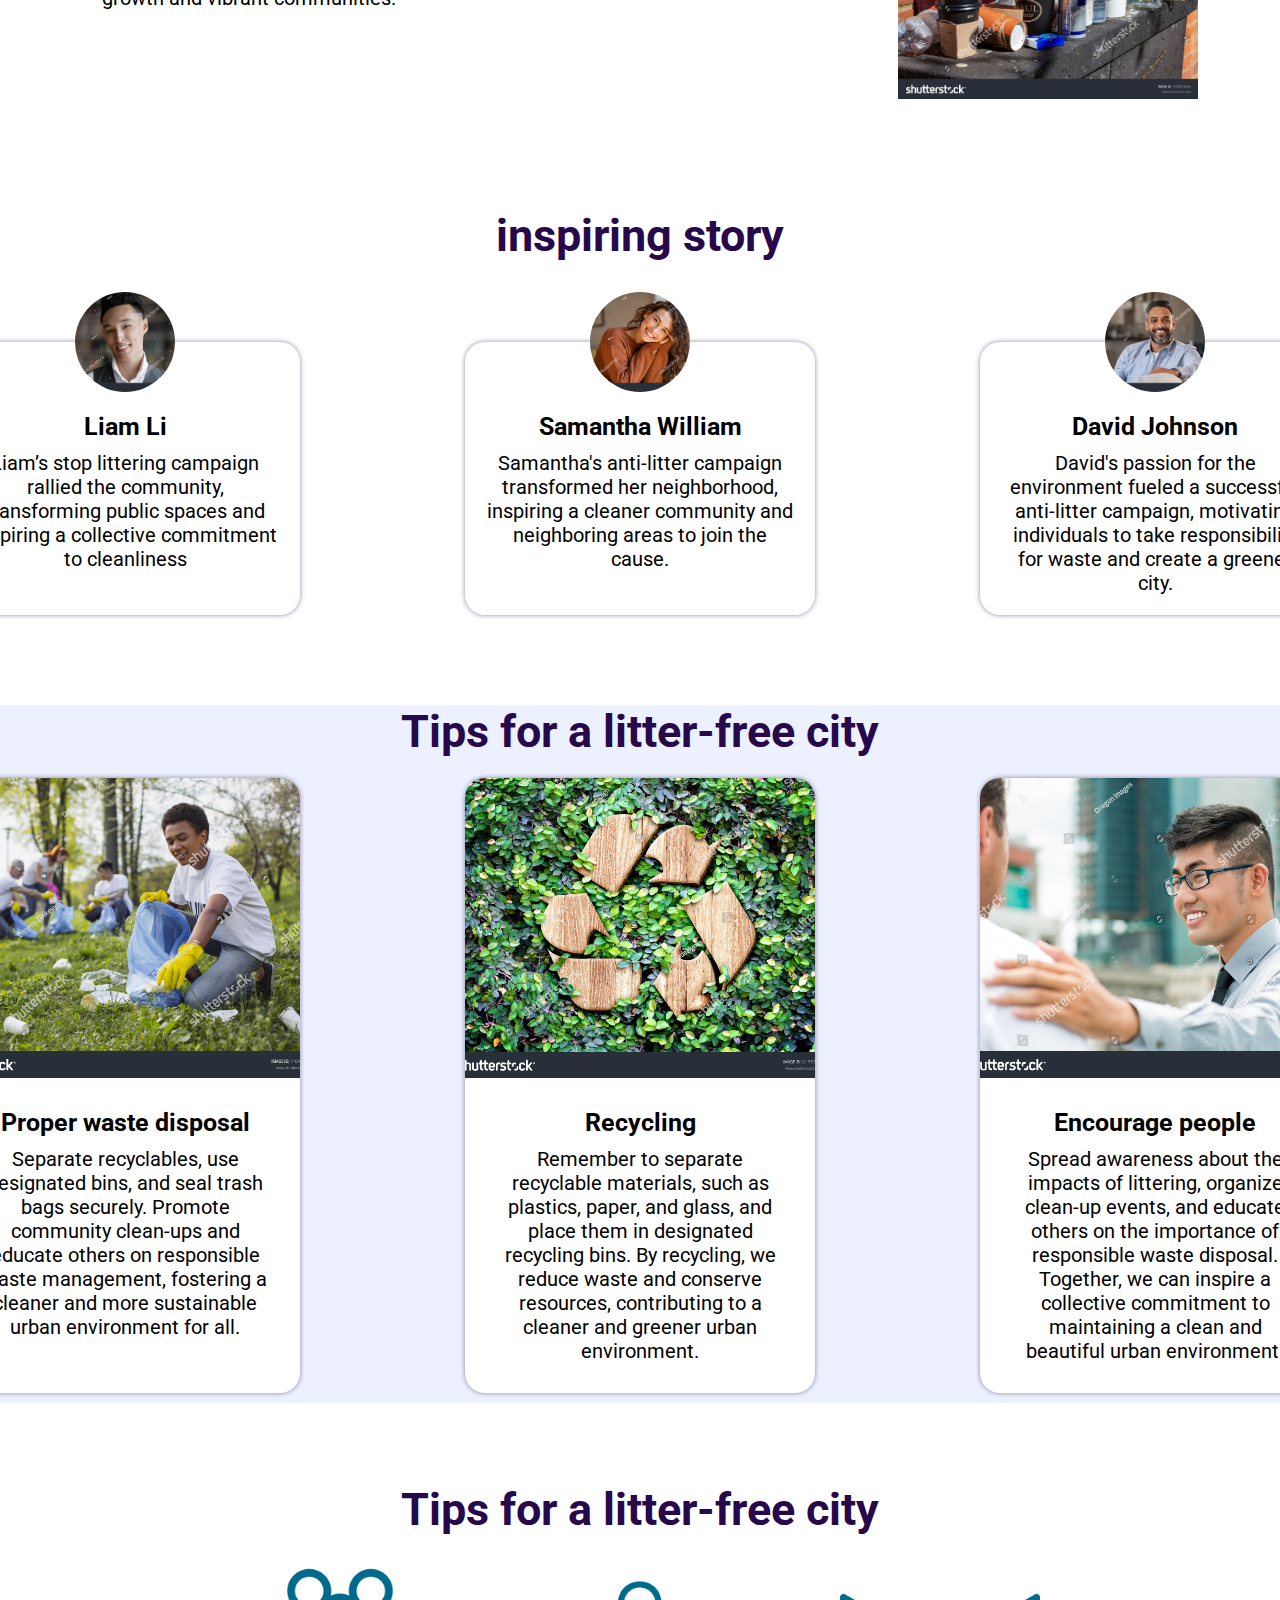
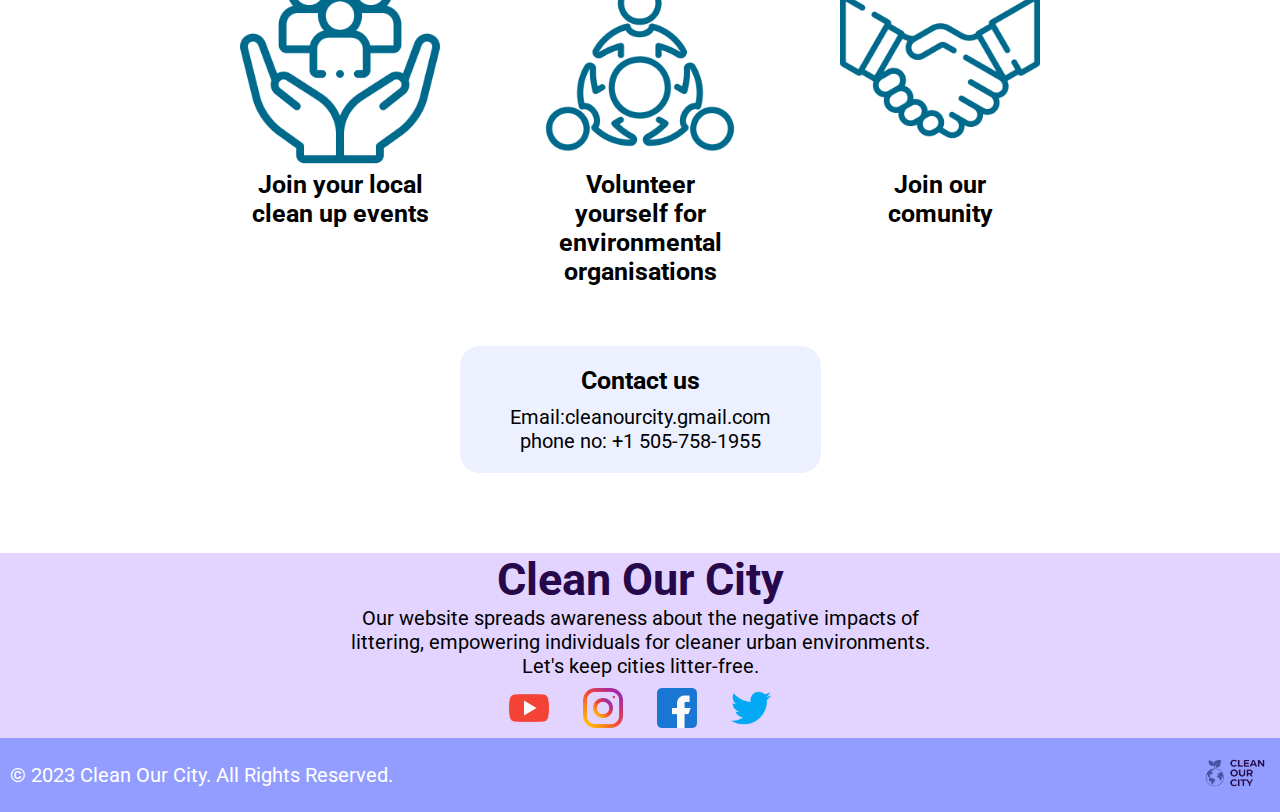
==== commit 36bf8e8e: "Add files via upload" ====
--- a/cleanourcity.html
+++ b/cleanourcity.html
@@ -241,7 +241,7 @@
 		
 		<footer >
 			<div class="footer-1">
-				<h1>Clean Or City</h1>
+				<h1>Clean Our City</h1>
 				<p>Our website spreads awareness about the negative impacts of littering, empowering individuals for cleaner urban environments. Let's keep cities litter-free.</p>
 				<div class="image-container-footer">
 					<a href="https://www.youtube.com/" target="_blank"><img src="icon/youtube.png" alt=""></a>
--- a/cleanourcity.css
+++ b/cleanourcity.css
@@ -367,11 +367,17 @@
     align-items: center;
 }
 
+.footer-1 h2
+{
+    white-space: nowrap;
+}
+
 .image-container-footer
 {
     height: 40px;
     margin-top: 10px;
     margin-bottom: 10px;
+    white-space: nowrap;
 }
 
 .image-container-footer img
@@ -413,10 +419,15 @@
 
     .footer-2 p
     {
-        font-size: 30px;
+        font-size: 20px;
     }
 
     .footer-2 img{
         width: 100px;
     }
+
+    .footer-2 h2
+    {
+
+    }
 }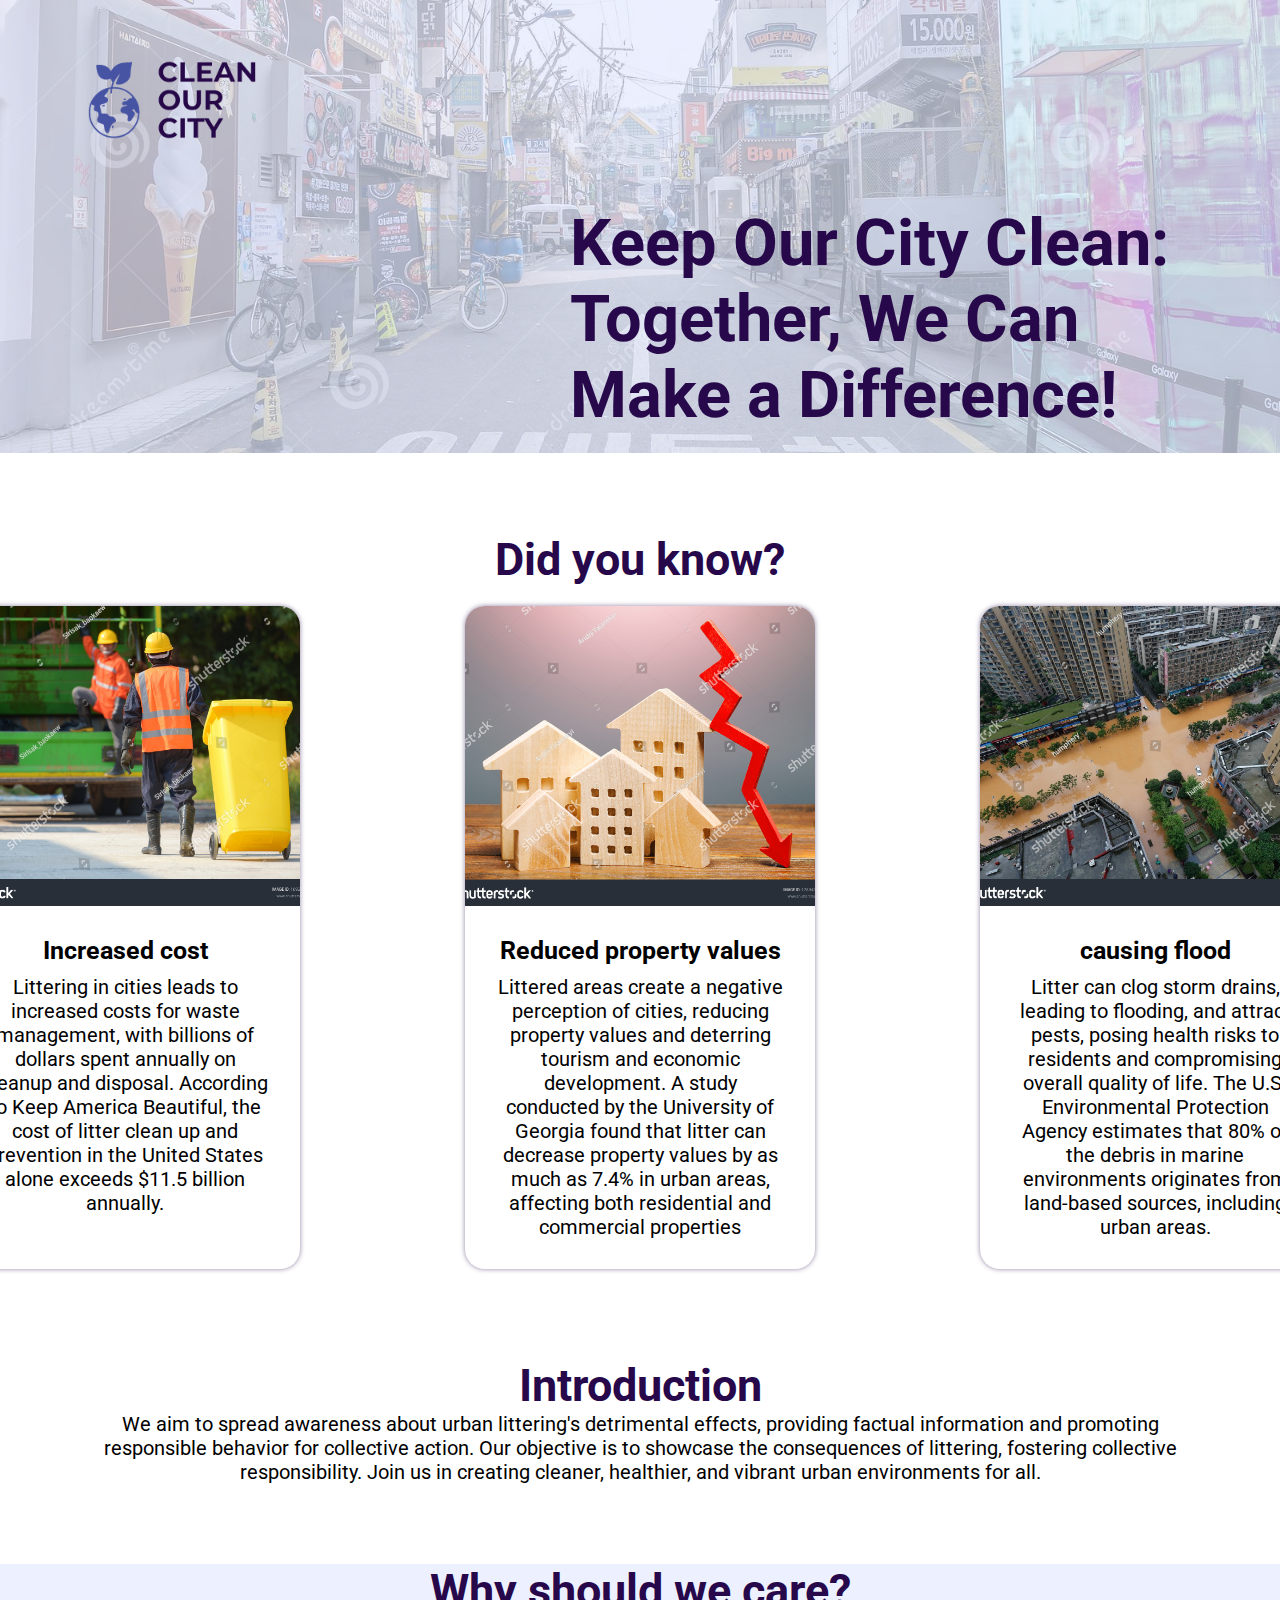
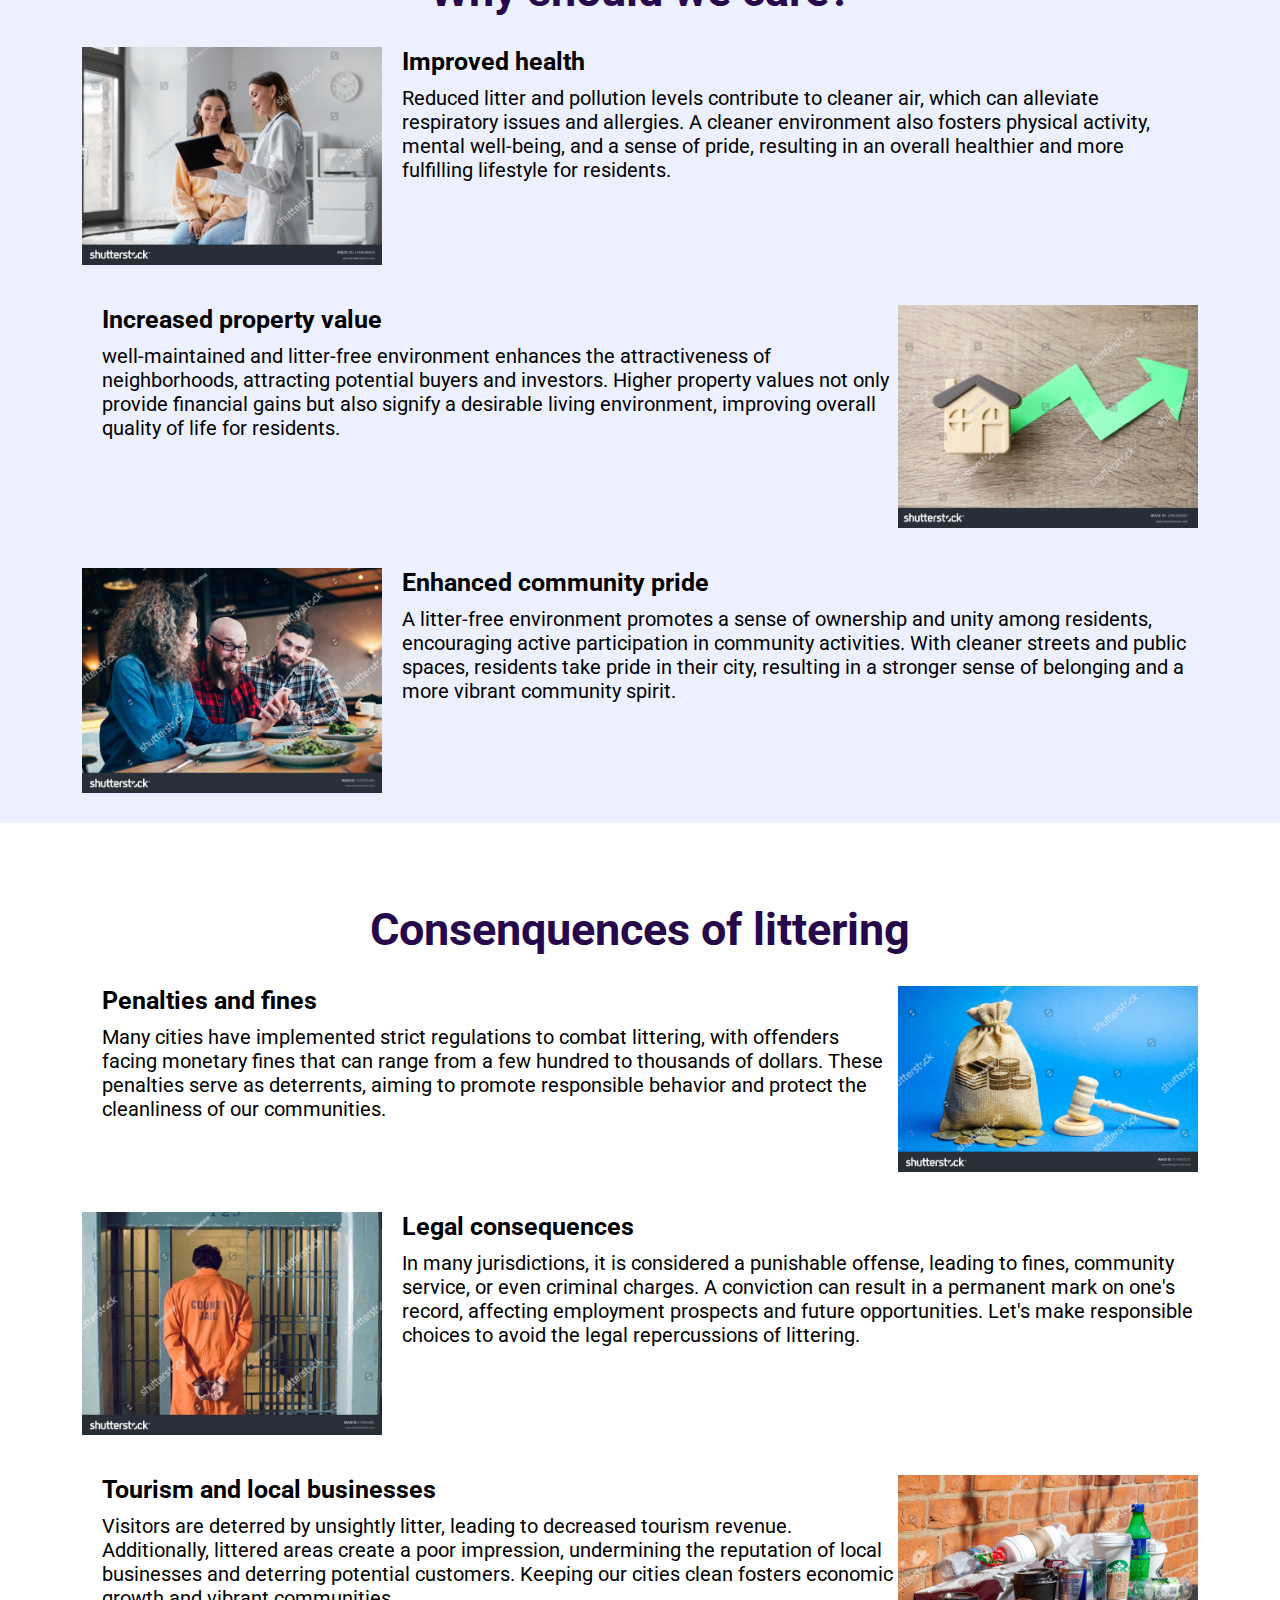
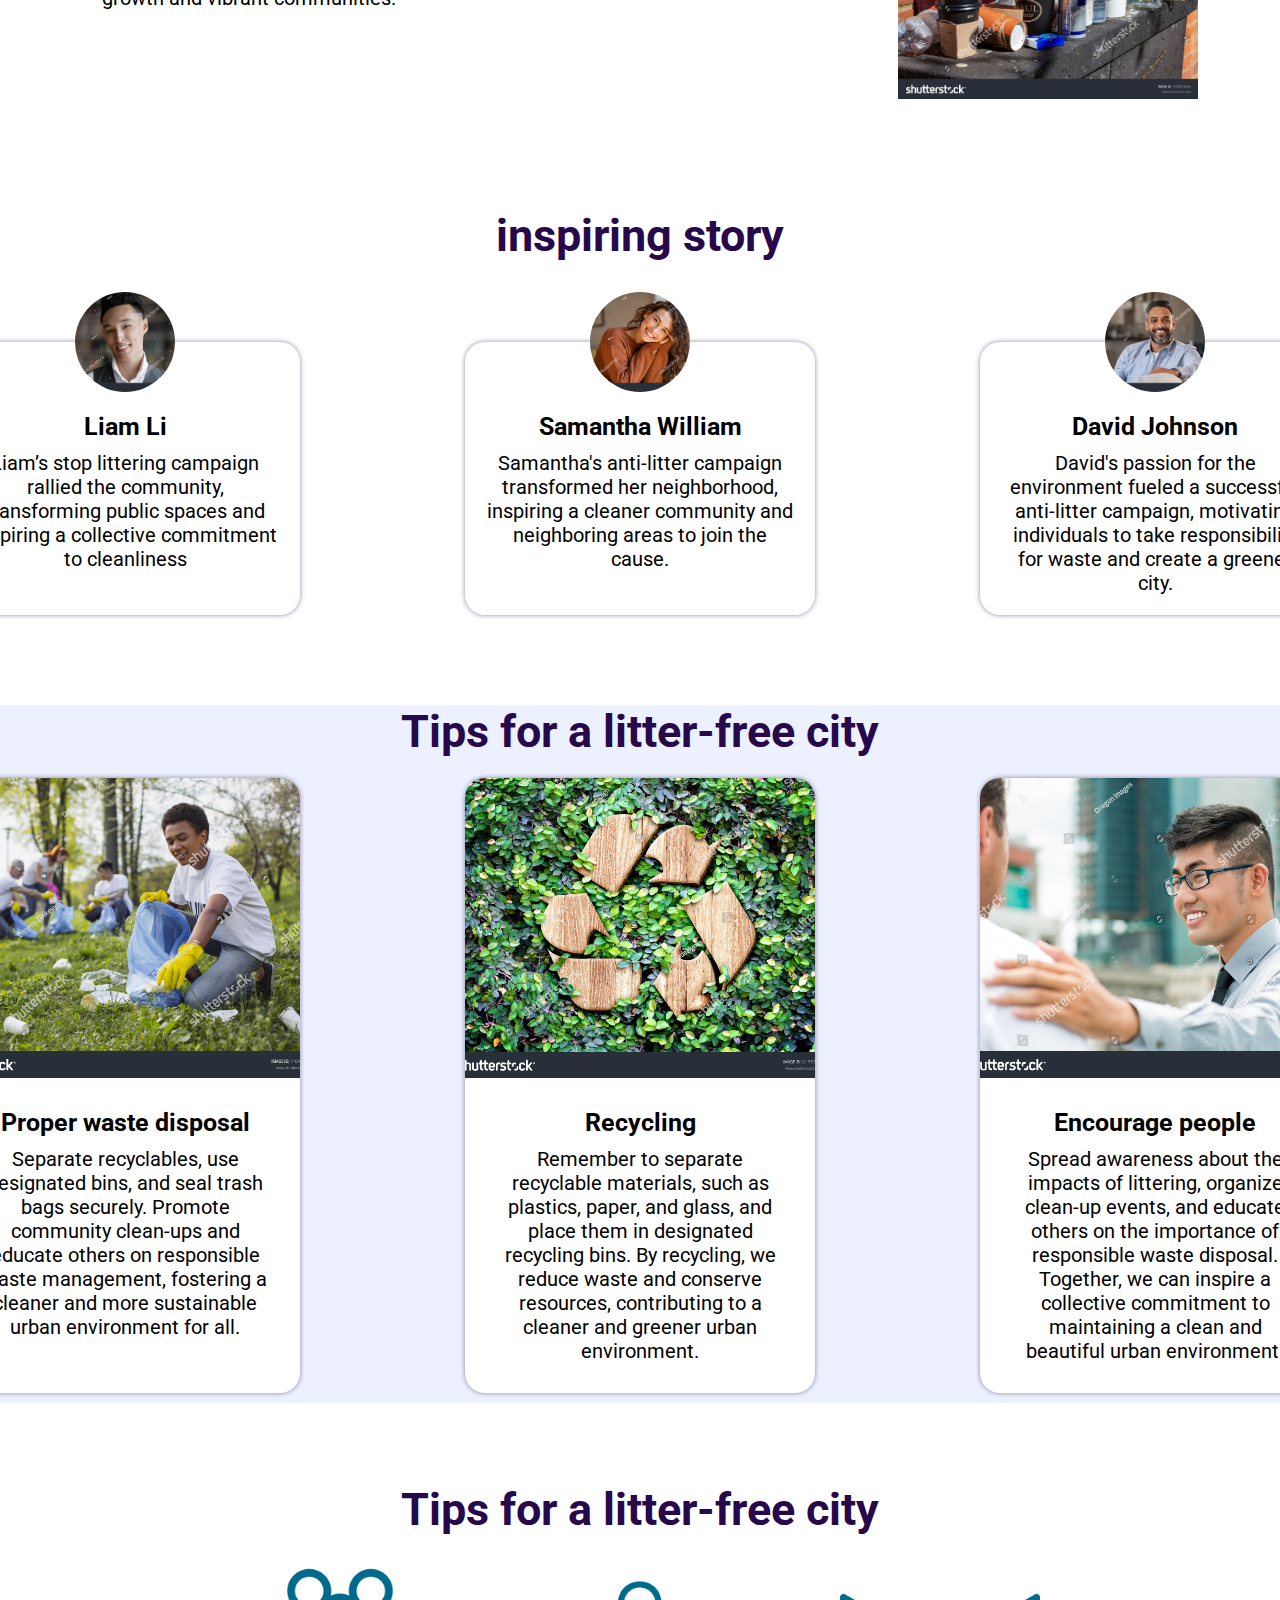
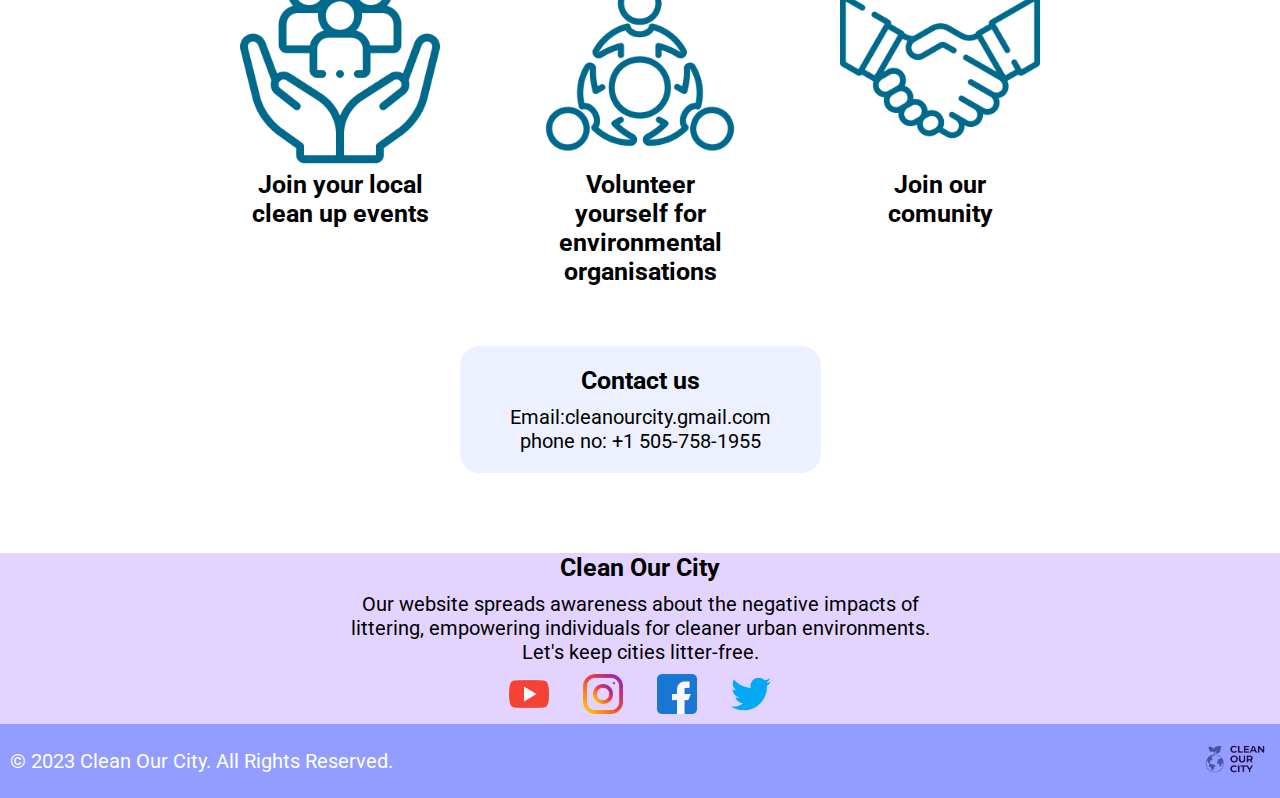
==== commit 9b05e823: "Add files via upload" ====
--- a/cleanourcity.html
+++ b/cleanourcity.html
@@ -241,7 +241,7 @@
 		
 		<footer >
 			<div class="footer-1">
-				<h1>Clean Our City</h1>
+				<h2>Clean Our City</h2>
 				<p>Our website spreads awareness about the negative impacts of littering, empowering individuals for cleaner urban environments. Let's keep cities litter-free.</p>
 				<div class="image-container-footer">
 					<a href="https://www.youtube.com/" target="_blank"><img src="icon/youtube.png" alt=""></a>
--- a/cleanourcity.css
+++ b/cleanourcity.css
@@ -419,15 +419,16 @@
 
     .footer-2 p
     {
-        font-size: 20px;
+        font-size: 16px;
+        white-space: nowrap;
     }
 
     .footer-2 img{
         width: 100px;
     }
 
-    .footer-2 h2
-    {
-
+    .footer-1 h2
+    {
+       white-space: nowrap;
     }
 }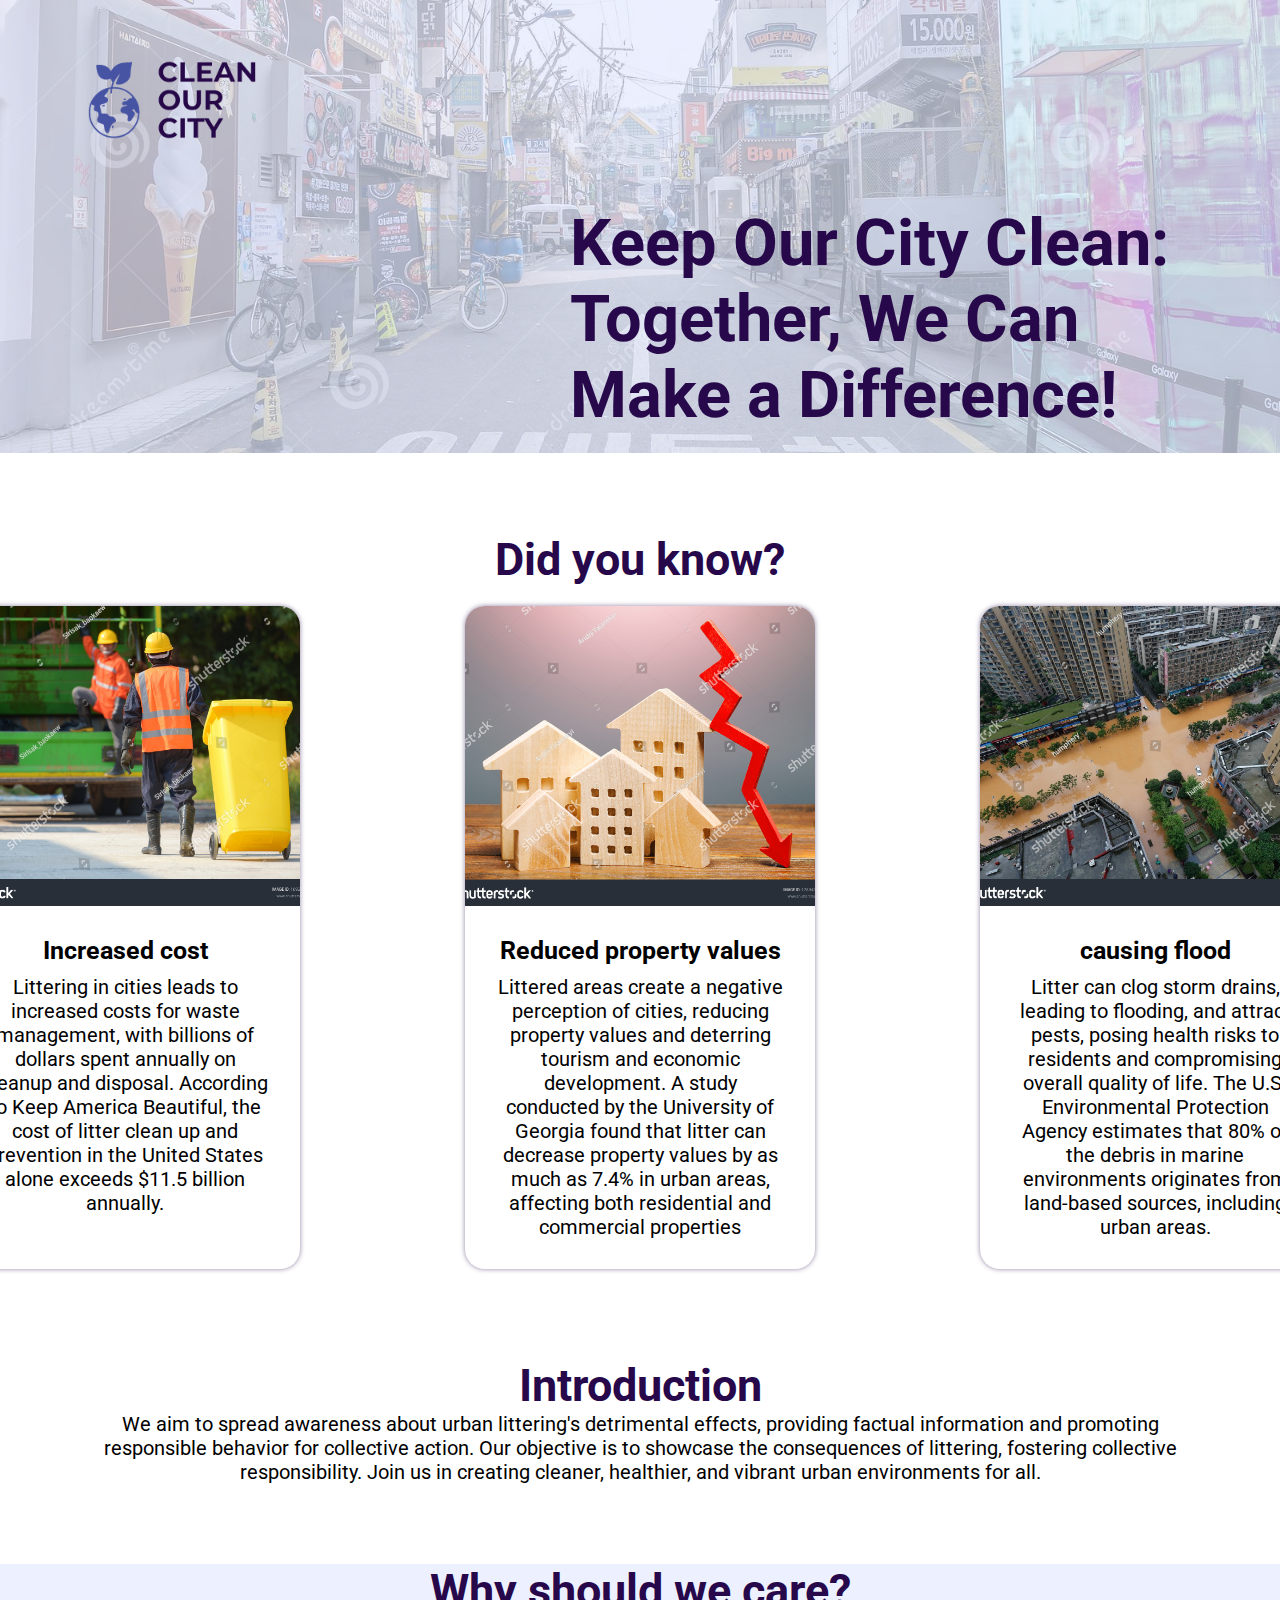
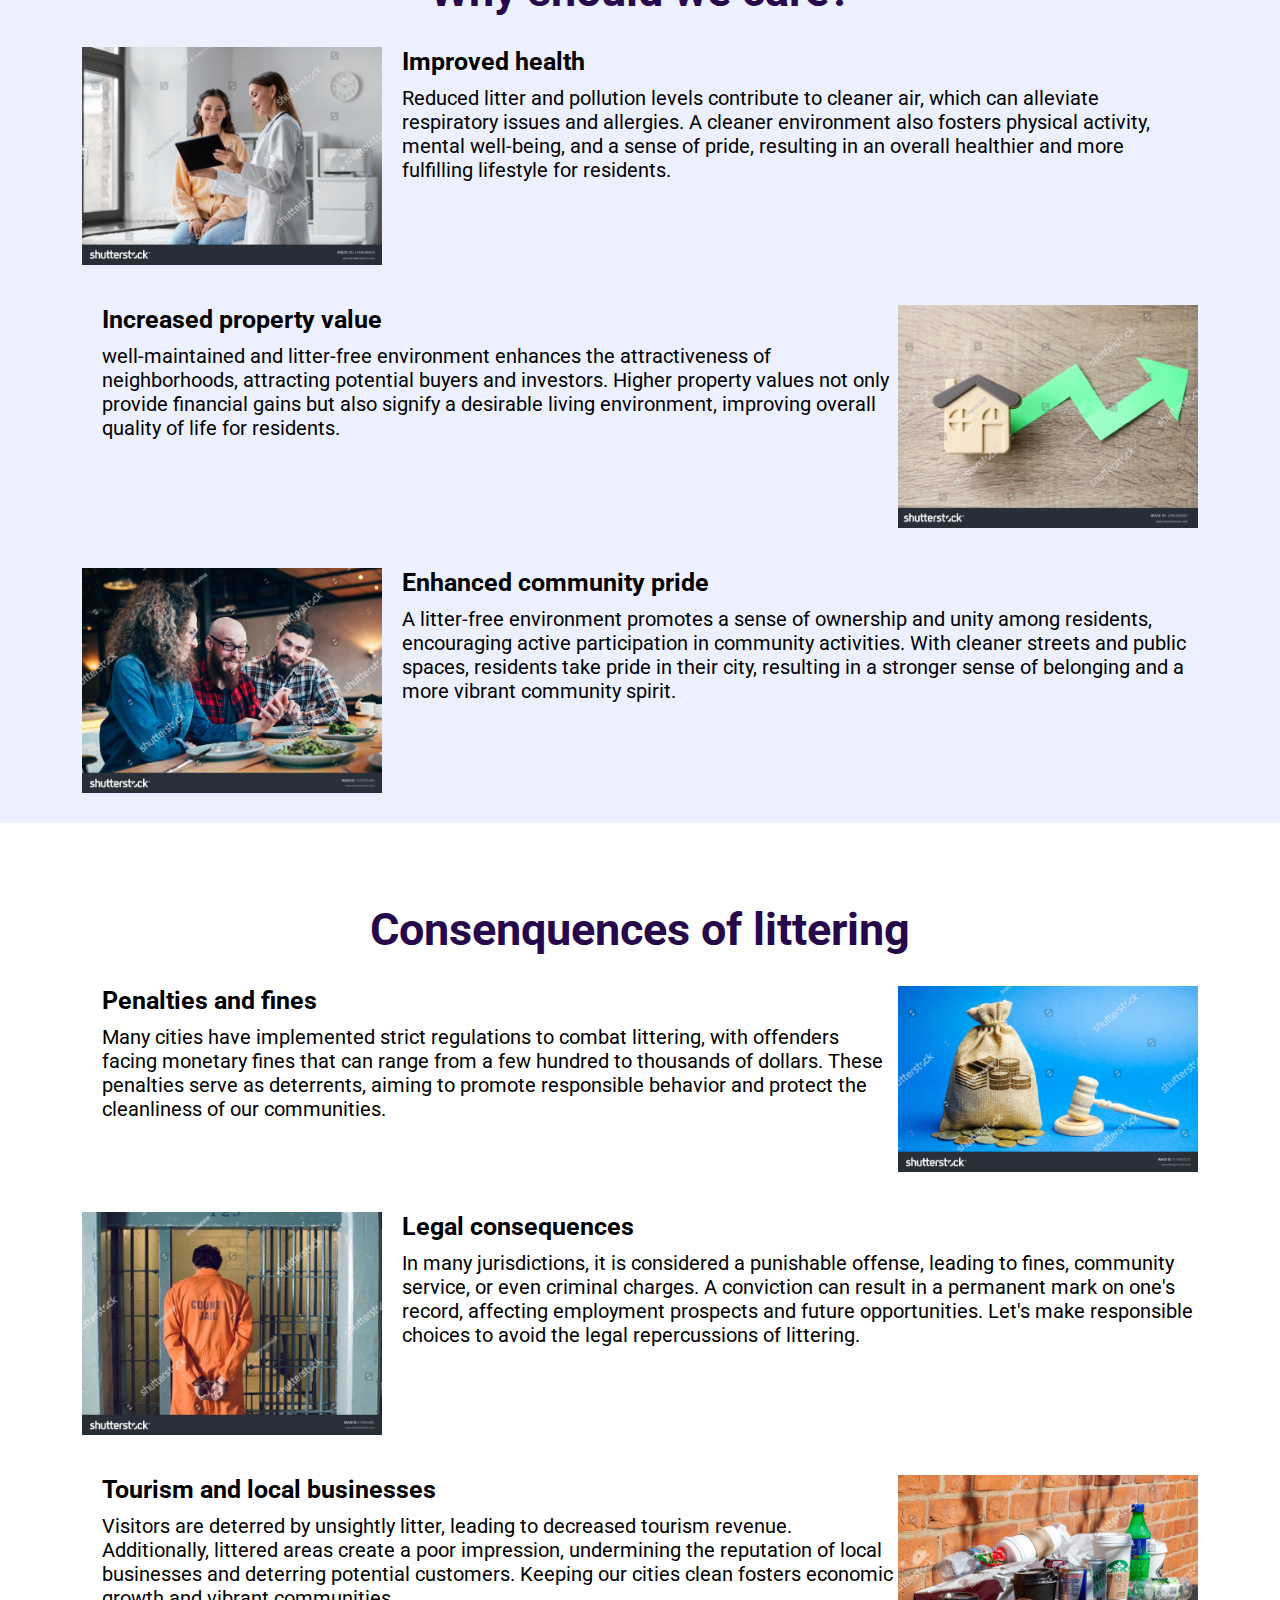
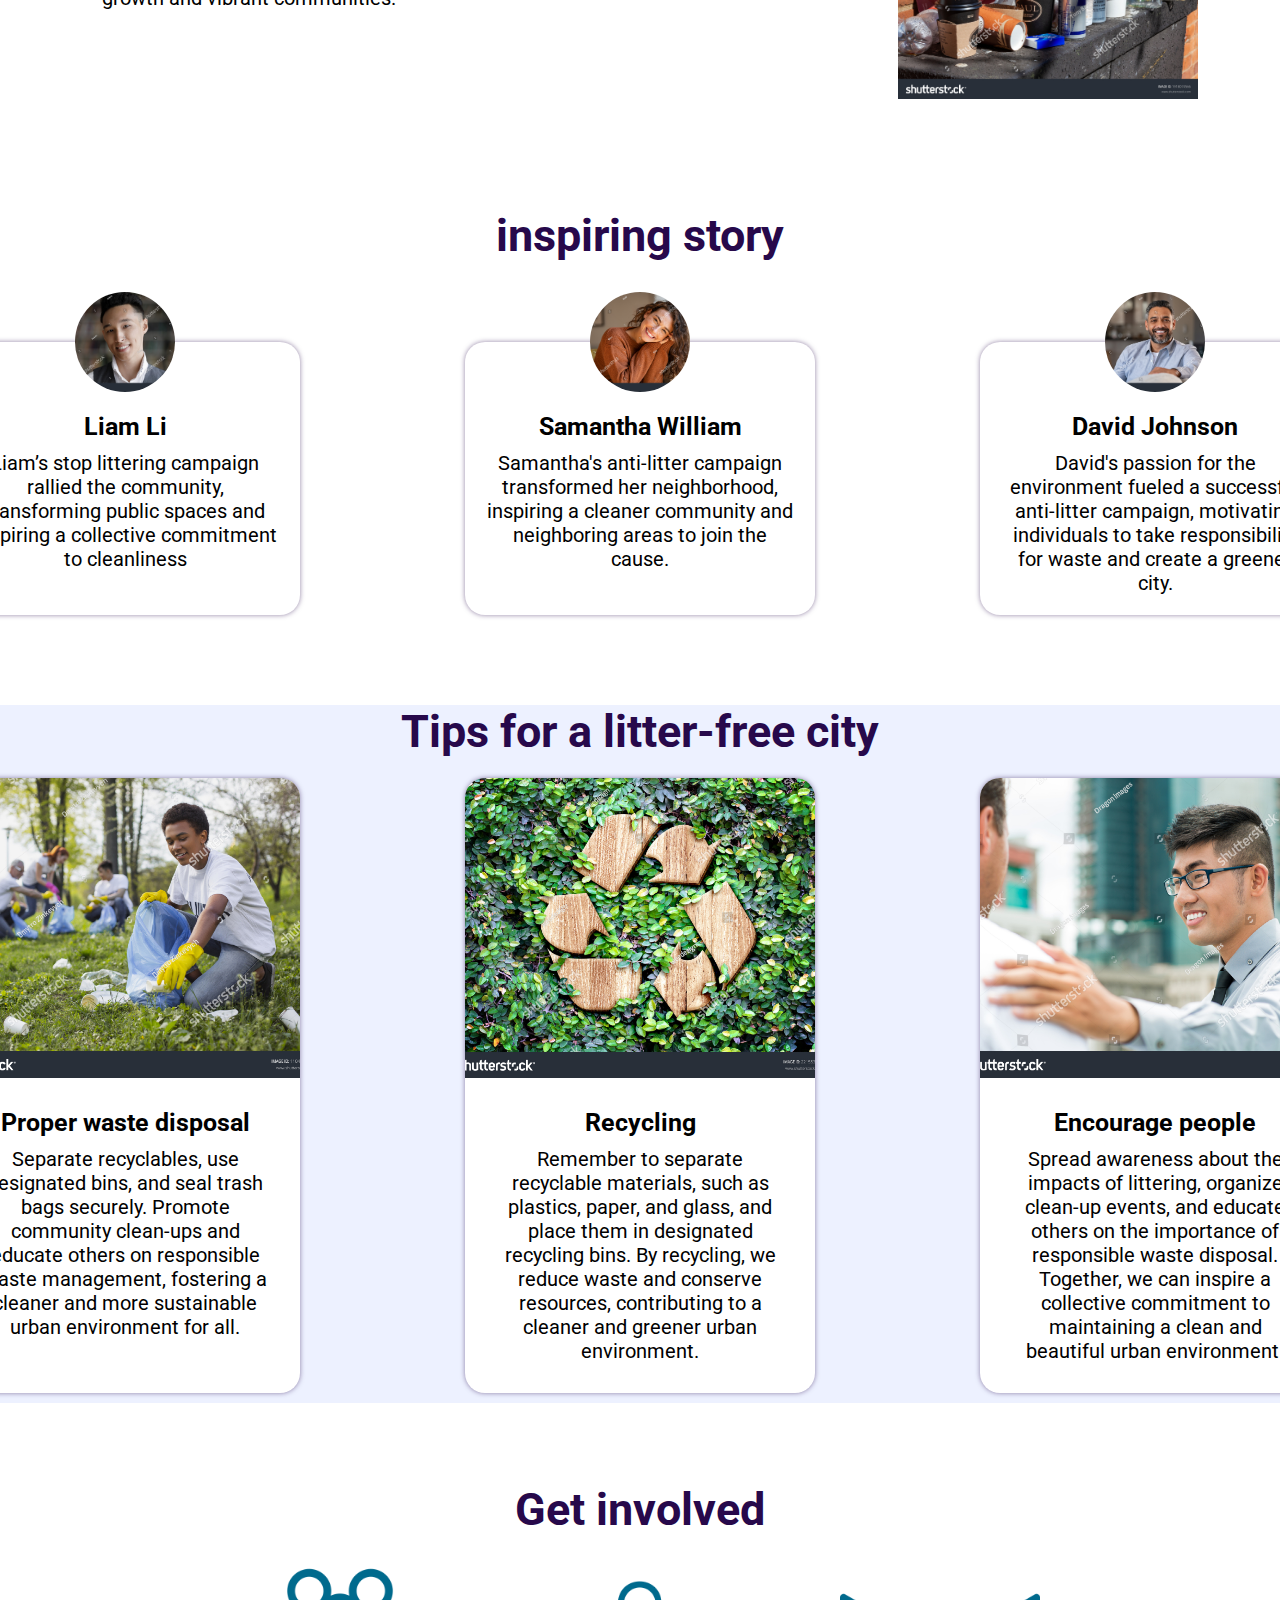
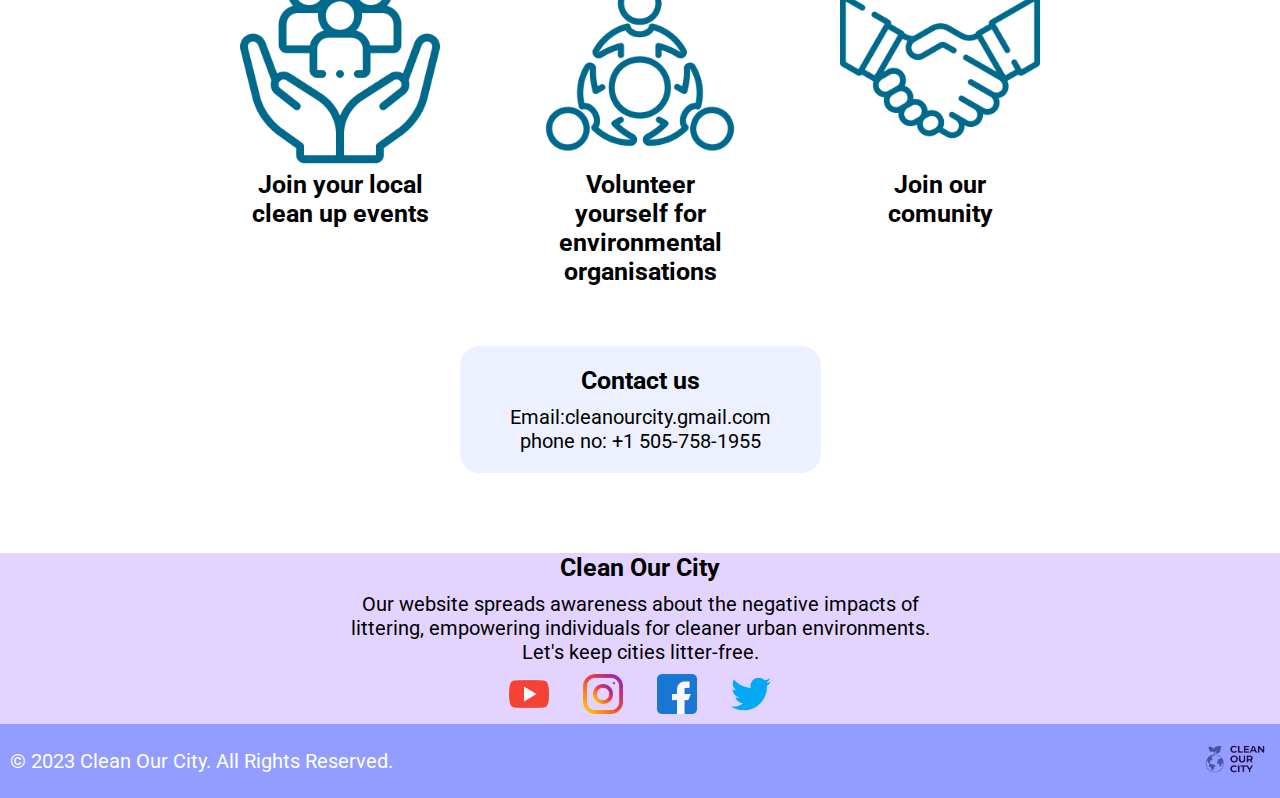
==== commit b7ab2244: "Add files via upload" ====
--- a/cleanourcity.html
+++ b/cleanourcity.html
@@ -14,7 +14,7 @@
 		<header>
 			<div class="overlay"></div>
 			<img class="header-image" src="image/header image.jpg">
-			<a href="cleanourcity.html"><img class="header-logo" src="icon/cleanourcity logo.png"></a>
+			<a href="index.html"><img class="header-logo" src="icon/cleanourcity logo.png"></a>
 			<p class="slogan">Keep Our City Clean: Together, We Can Make a Difference!</p>
 		</header>
 
@@ -206,9 +206,9 @@
 			</div>
 		</div>
 	
-		<!-- Tips for a litter-free city---------------------------------------------------------------------------------------------------------------------------------------------------->
-		<div class="world">
-			<h1>Tips for a litter-free city</h1>
+		<!-- Get involved---------------------------------------------------------------------------------------------------------------------------------------------------->
+		<div class="world">
+			<h1>Get involved</h1>
 			<div class="continent-4">
 				<div class="content-4">
 					<img class="image-4" src="icon/local community.png">
@@ -252,7 +252,7 @@
 			</div>
 			<div class="footer-2">
 				<p>© 2023 Clean Our City. All Rights Reserved.</p>
-				<a href="cleanourcity.html"><img src="icon/cleanourcity logo.png"></a>
+				<a href="index.html"><img src="icon/cleanourcity logo.png"></a>
 			</div>
 		</footer>
 	</body>
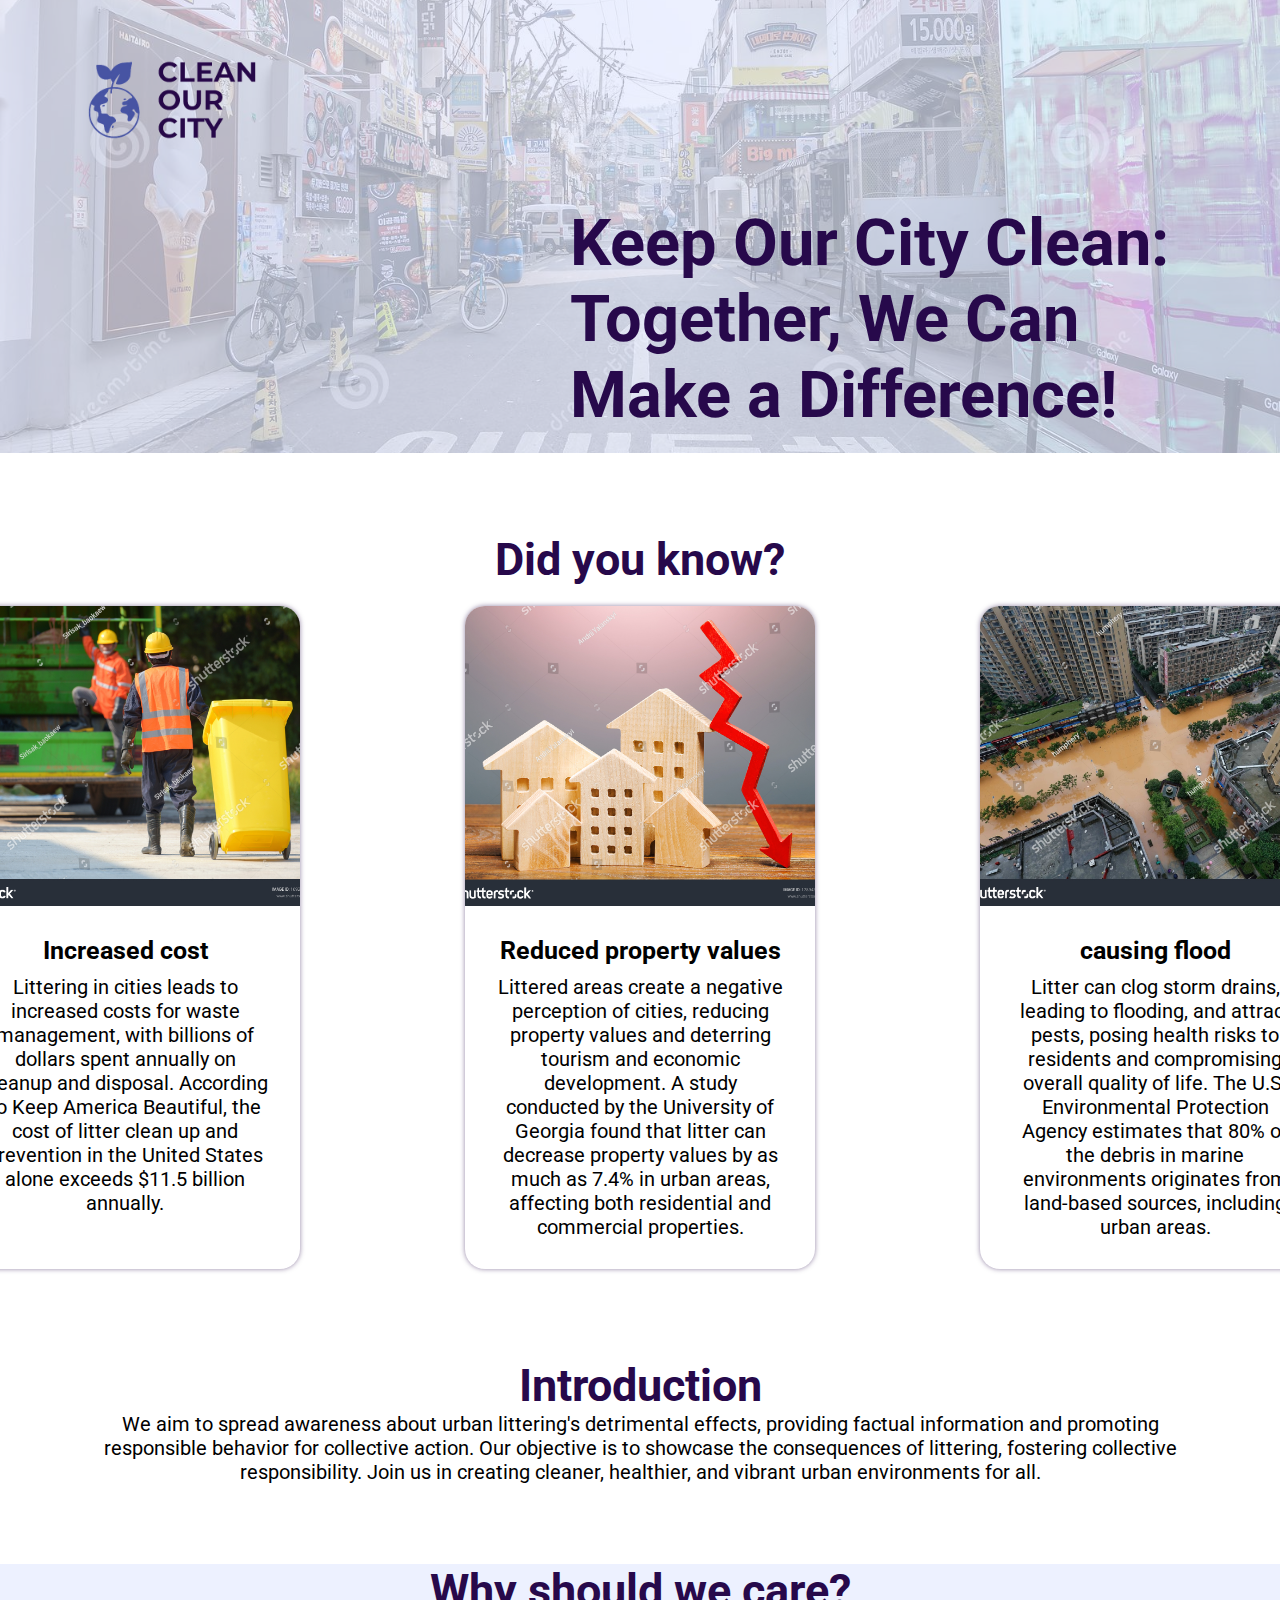
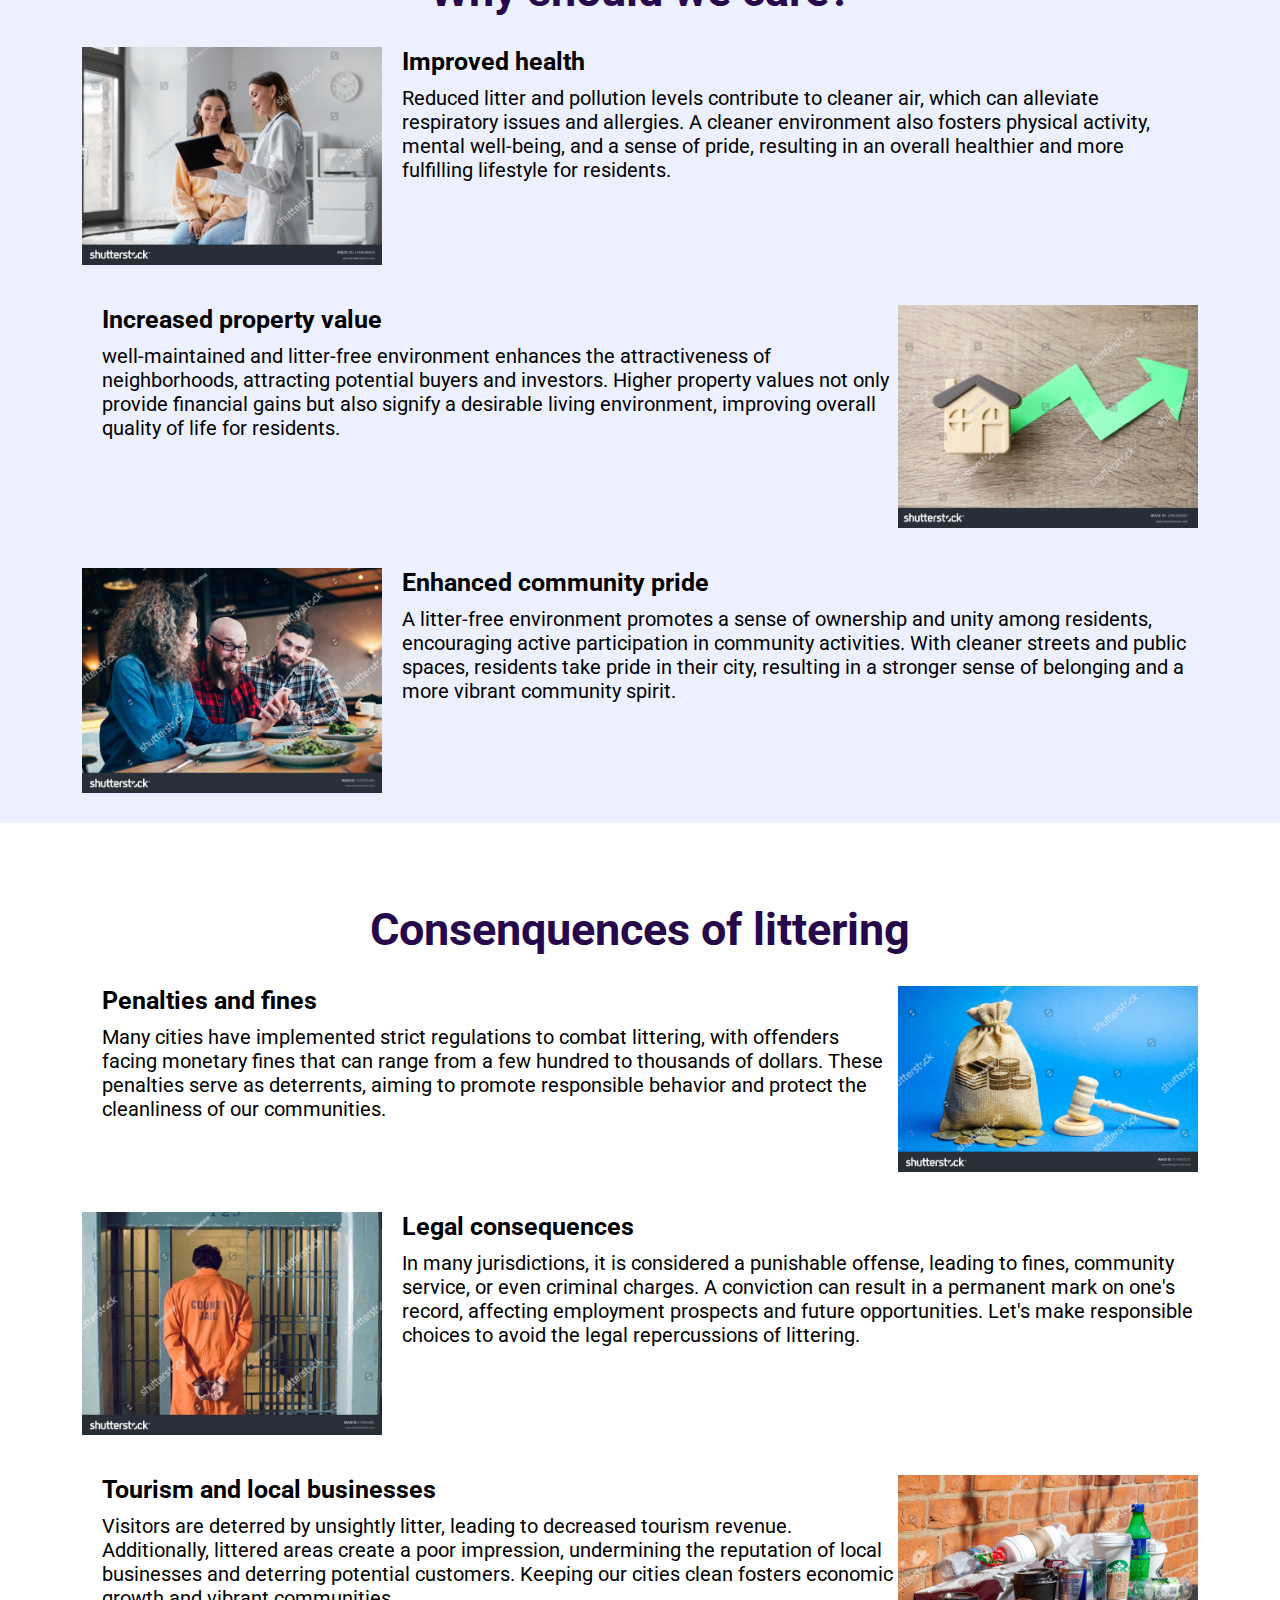
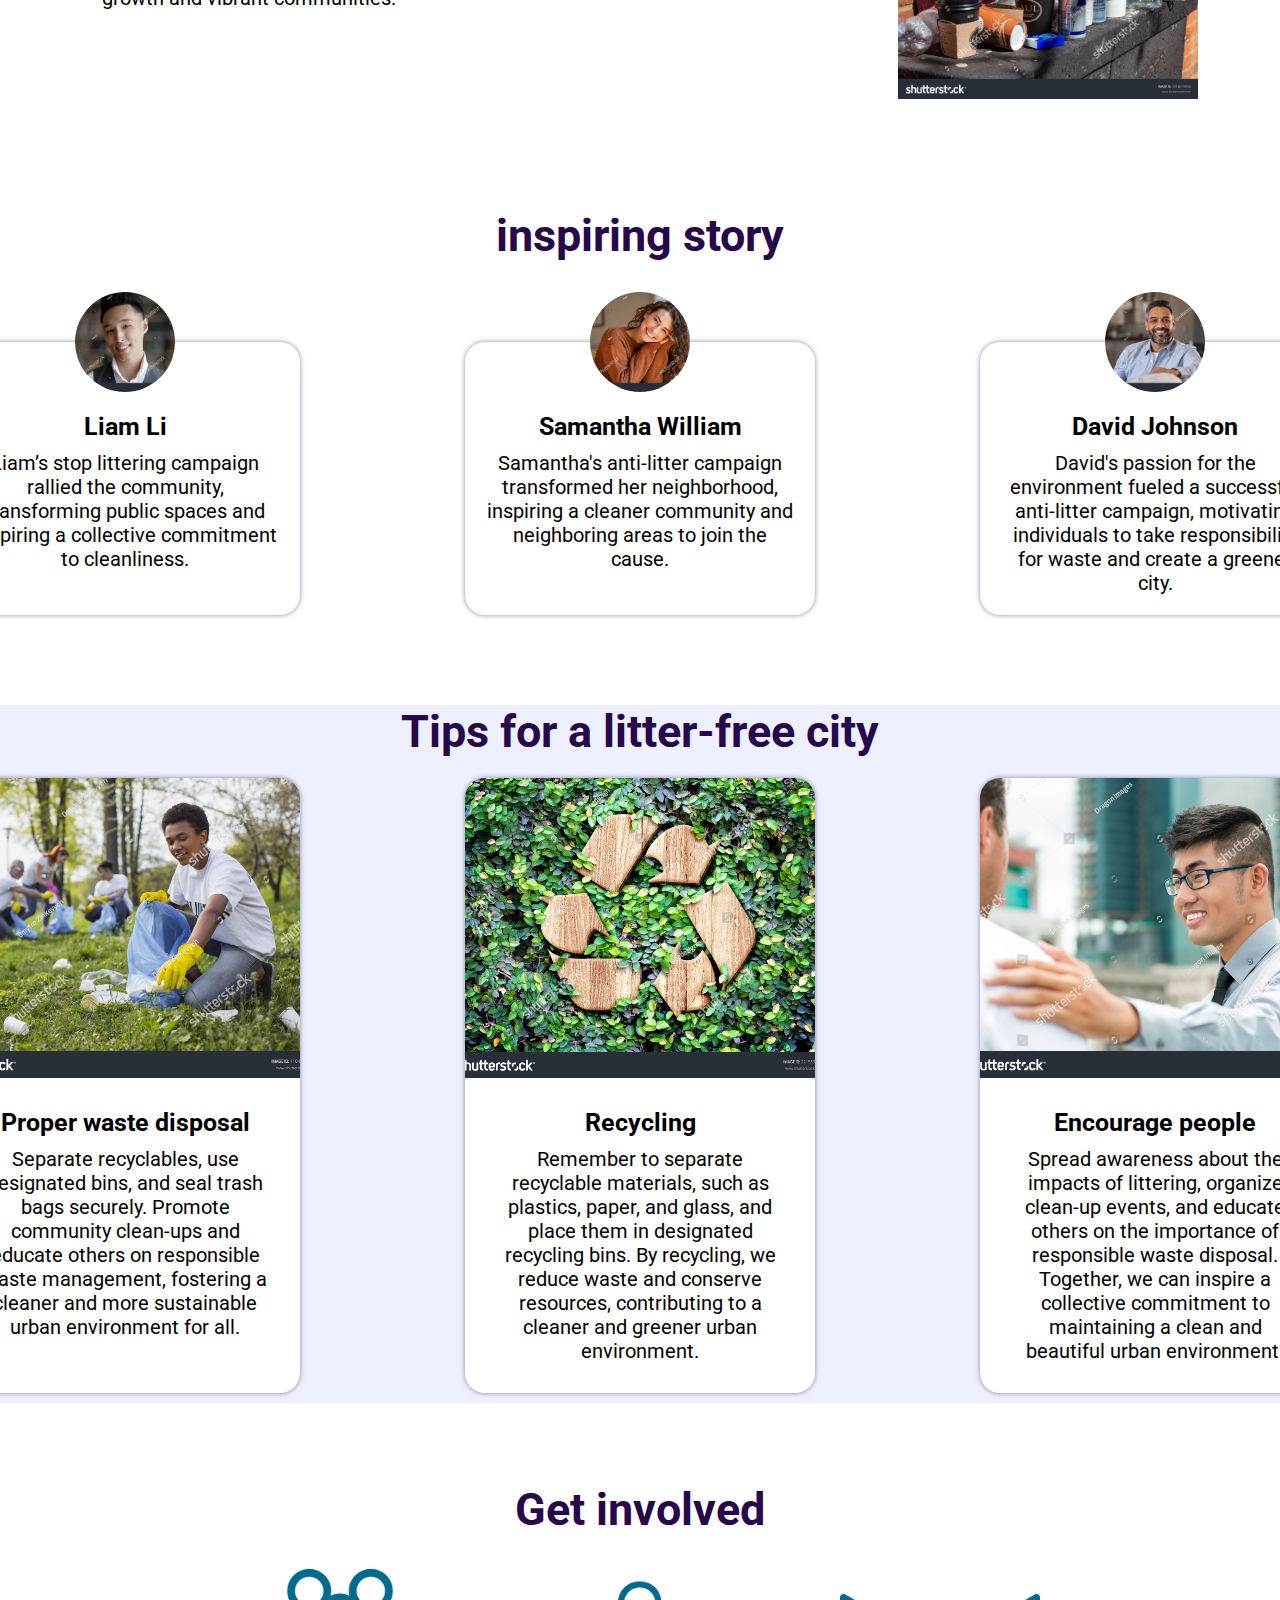
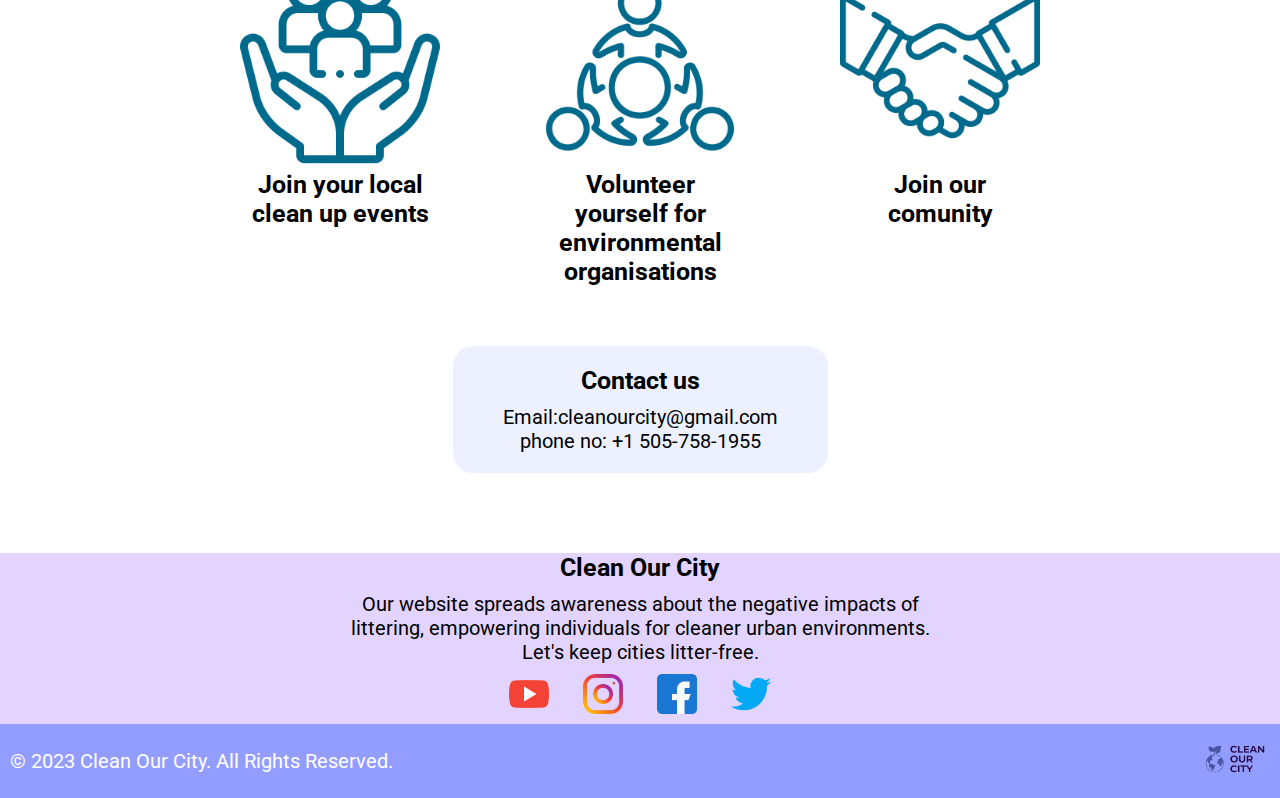
==== commit e1a83d7b: "Add files via upload" ====
--- a/cleanourcity.html
+++ b/cleanourcity.html
@@ -39,7 +39,7 @@
 					<div class="text-container-1">
 						<h2 >Reduced property values</h2>
 						<p>Littered areas create a negative perception of cities, reducing property values and deterring tourism and economic development.
-							A study conducted by the University of Georgia found that litter can decrease property values by as much as 7.4% in urban areas, affecting both residential and commercial properties
+							A study conducted by the University of Georgia found that litter can decrease property values by as much as 7.4% in urban areas, affecting both residential and commercial properties.
 							</p>
 					</div>
 				</div>
@@ -147,7 +147,7 @@
 					</div>
 					<div class="text-container-3">
 						<h2>Liam Li</h2>
-						<p>Liam’s stop littering campaign rallied the community, transforming public spaces and inspiring a collective commitment to cleanliness</p>
+						<p>Liam’s stop littering campaign rallied the community, transforming public spaces and inspiring a collective commitment to cleanliness.</p>
 					</div>
 				</div>
 
@@ -233,7 +233,7 @@
 			</div>
 			<div class="content-5">
 				<h2>Contact us</h2>
-				<p>Email:cleanourcity.gmail.com</p>
+				<p>Email:cleanourcity@gmail.com</p>
 				<p>phone no: +1 505-758-1955</p>
 			</div>	
 		</div>
